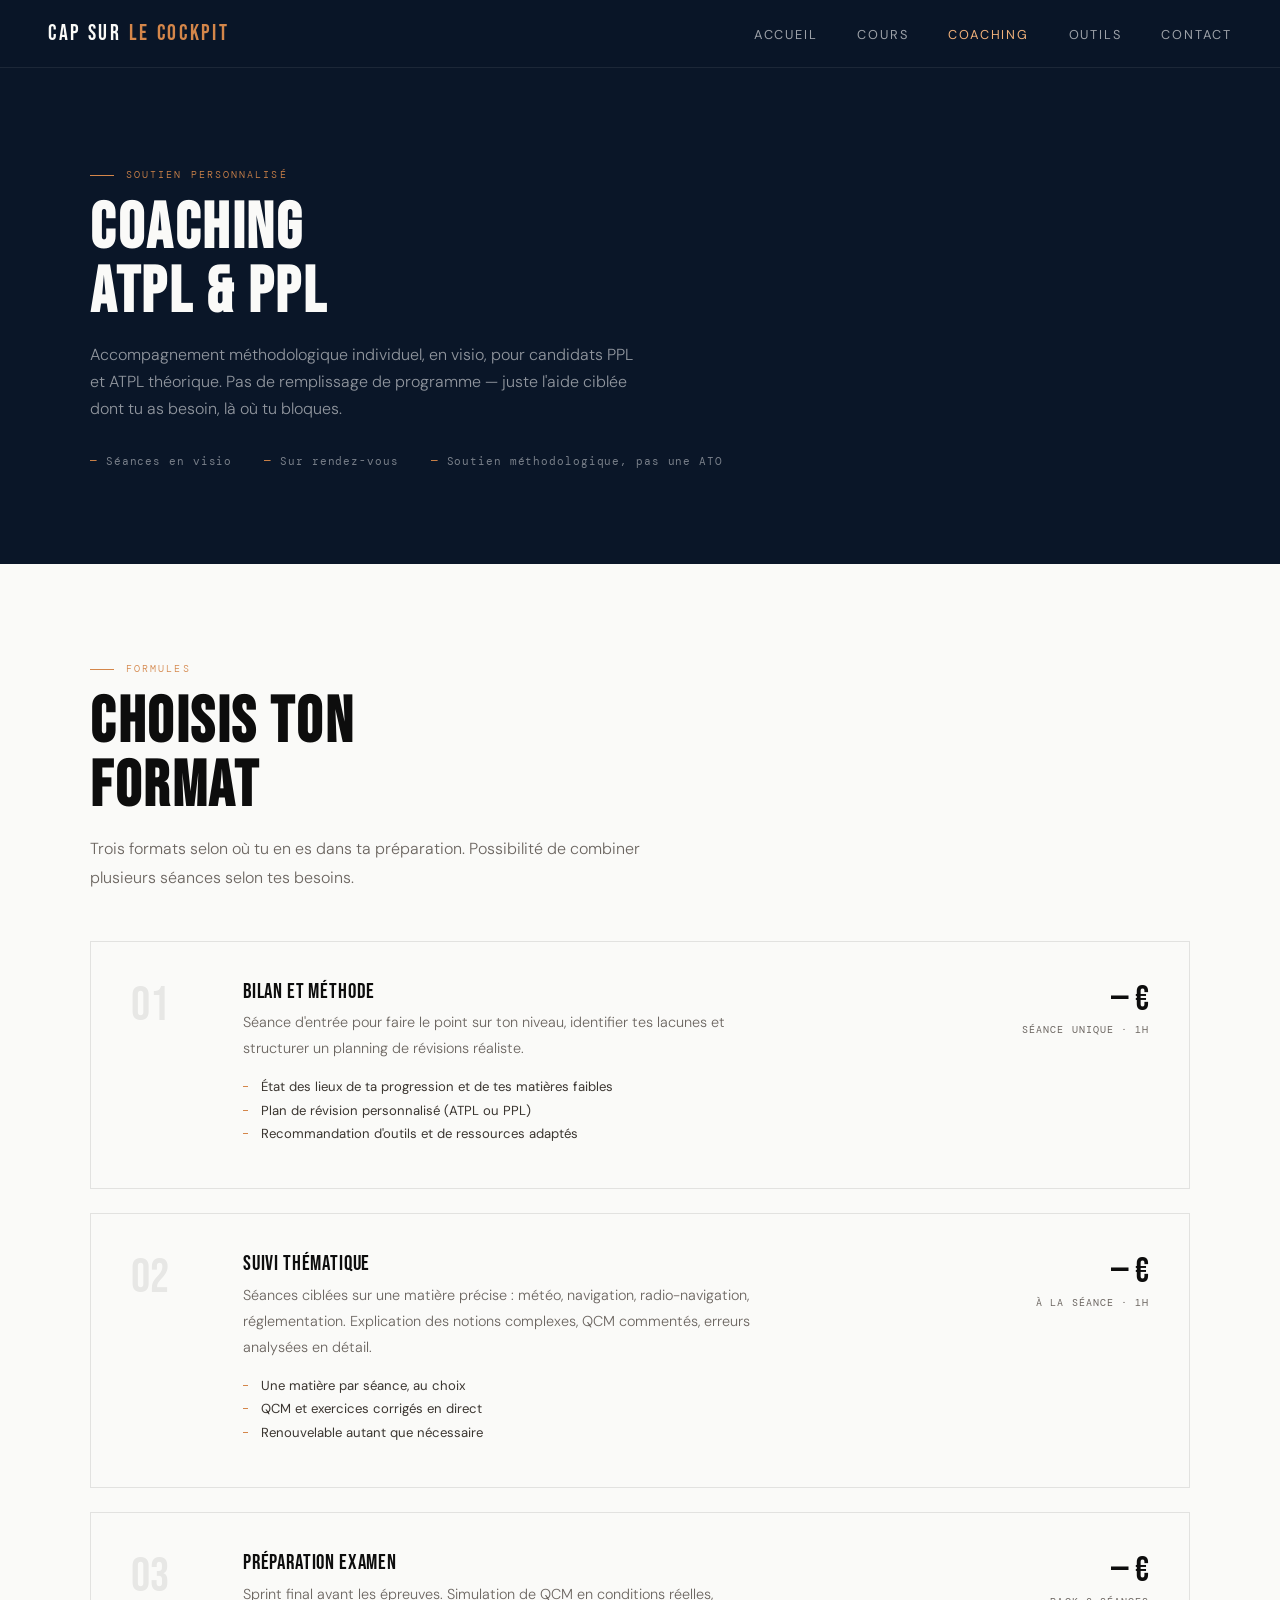
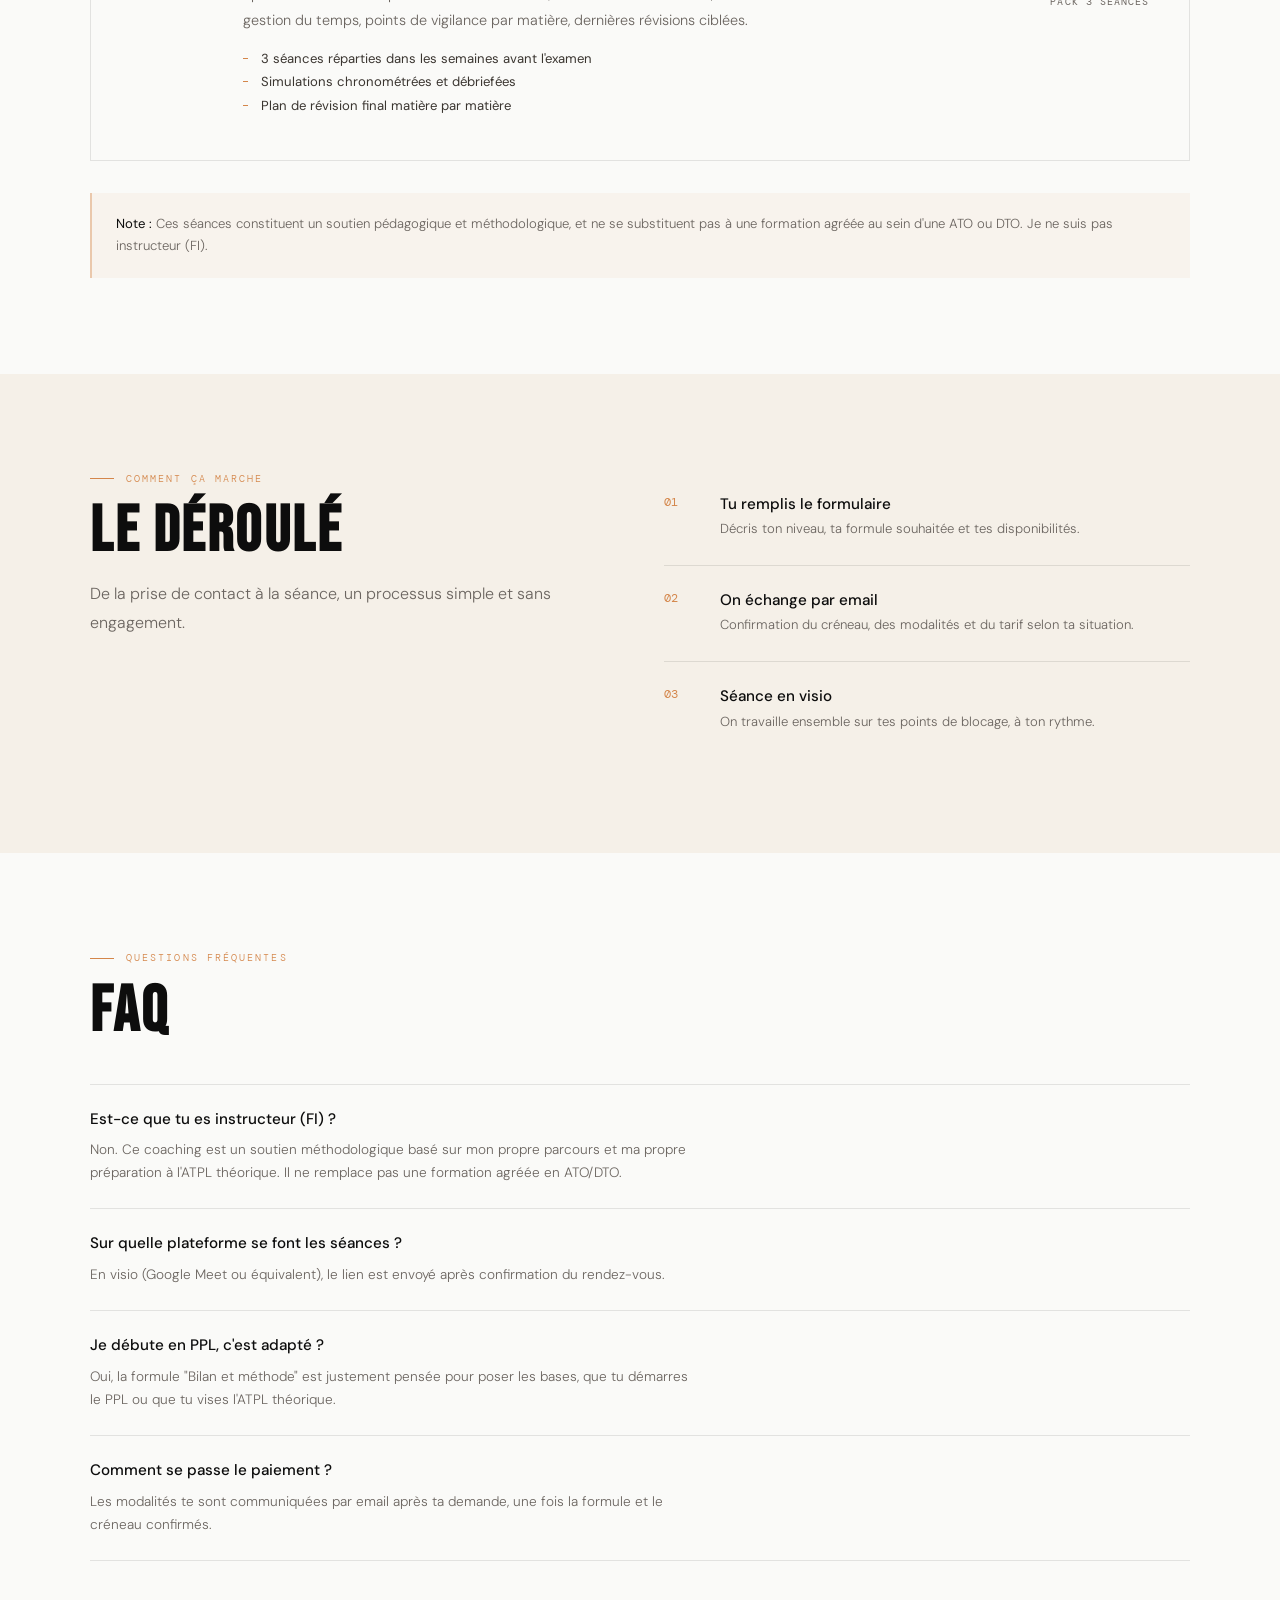
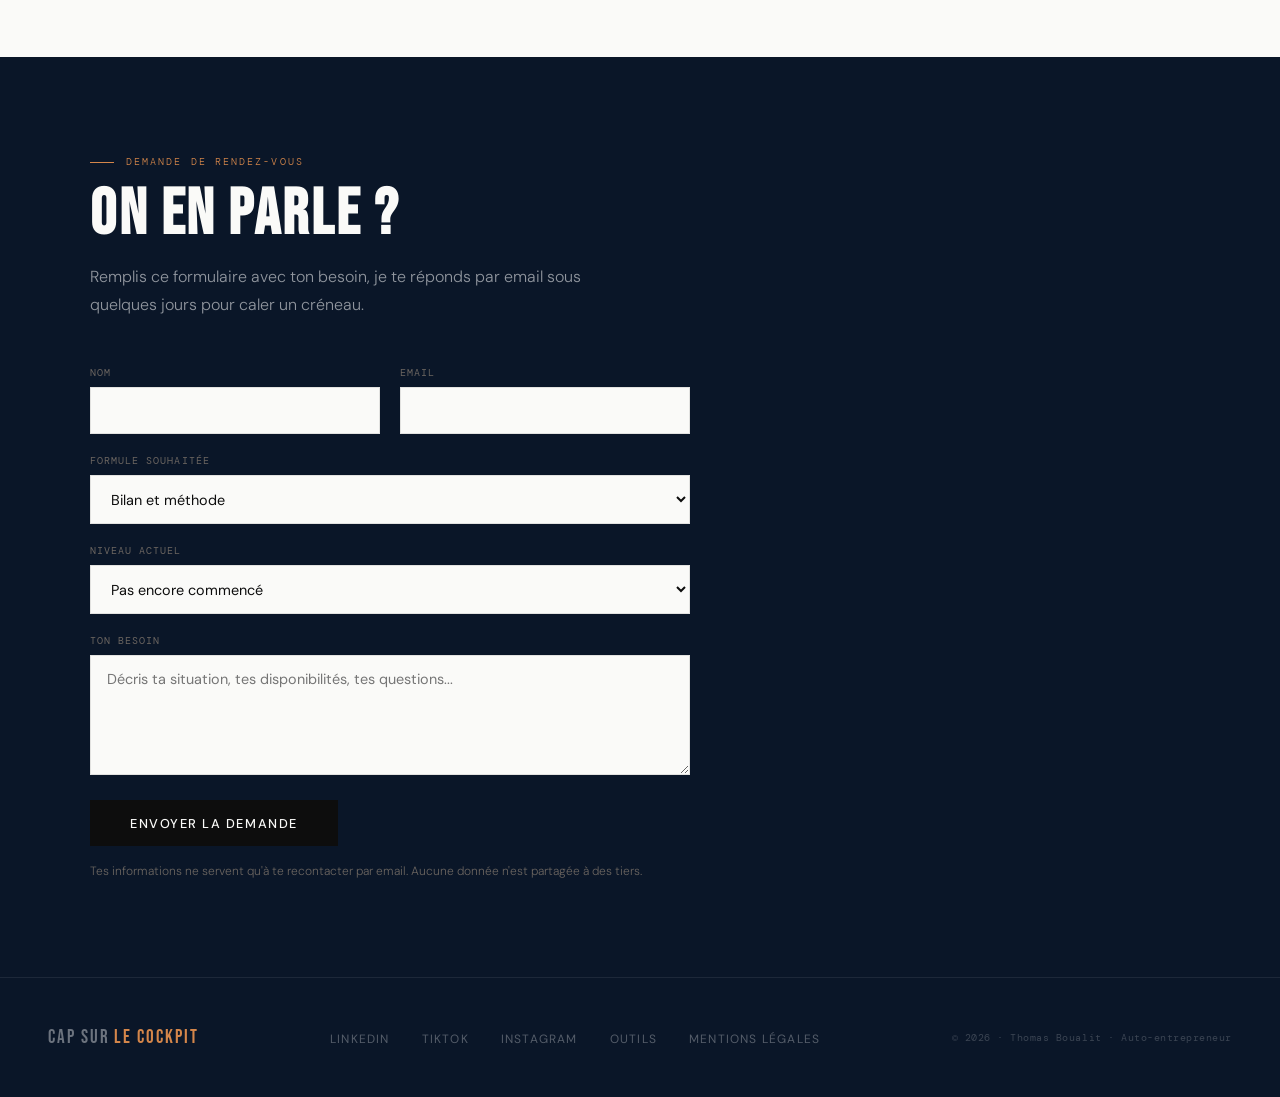
==== coaching.html @ b0aac0b4 "Add files via upload" ====
<!DOCTYPE html>
<html lang="fr">
<head>
  <meta charset="UTF-8">
  <meta name="viewport" content="width=device-width, initial-scale=1.0">
  <title>Coaching ATPL & PPL — Cap Sur Le Cockpit</title>
  <link rel="stylesheet" href="/style.css">
  <link rel="stylesheet" href="/nav-footer.css">
  <style>
    /* ─── PAGE HERO ─── */
    .page-hero .hero-meta {
      display: flex; gap: 2rem; margin-top: 2rem; flex-wrap: wrap;
    }
    .meta-item {
      font-family: var(--font-mono); font-size: 0.7rem;
      letter-spacing: 0.08em; color: rgba(255,255,255,0.45);
      display: flex; align-items: center; gap: 0.5rem;
    }
    .meta-item::before { content:'—'; color: var(--accent); }

    /* ─── FORMULES (détail) ─── */
    .formule {
      border: 0.5px solid var(--border-light);
      background: var(--white);
      padding: 2.5rem;
      display: grid;
      grid-template-columns: 80px 1fr auto;
      gap: 2rem;
      align-items: start;
      margin-bottom: 1.5rem;
    }
    .formule-number {
      font-family: var(--font-title); font-size: 3rem;
      color: rgba(13,13,13,0.08); line-height: 1;
    }
    .formule-title { font-size: 1.3rem; font-weight: 500; margin-bottom: 0.5rem; }
    .formule-body { font-size: 0.9rem; font-weight: 300; color: var(--muted); line-height: 1.8; max-width: 520px; margin-bottom: 1rem; }
    .formule-points { list-style: none; }
    .formule-points li {
      font-size: 0.82rem; color: #3a3530; padding-left: 1.1rem; position: relative; margin-bottom: 0.4rem;
    }
    .formule-points li::before {
      content: ''; position: absolute; left: 0; top: 0.5rem;
      width: 5px; height: 1px; background: var(--accent);
    }
    .formule-price {
      text-align: right; white-space: nowrap;
    }
    .formule-amount {
      font-family: var(--font-title); font-size: 2.2rem; color: var(--ink); line-height: 1;
    }
    .formule-unit {
      font-family: var(--font-mono); font-size: 0.65rem; letter-spacing: 0.1em;
      text-transform: uppercase; color: var(--muted); margin-top: 0.4rem;
    }

    @media (max-width: 800px) {
      .formule { grid-template-columns: 1fr; gap: 1rem; }
      .formule-price { text-align: left; }
    }

    /* ─── DÉROULÉ ─── */
    .steps { counter-reset: step; }
    .step {
      display: flex; gap: 1.5rem; padding: 1.5rem 0;
      border-bottom: 0.5px solid var(--border-light);
    }
    .step:last-child { border-bottom: none; }
    .step-num {
      font-family: var(--font-mono); font-size: 0.75rem; color: var(--accent);
      min-width: 2rem;
    }
    .step-title { font-size: 0.95rem; font-weight: 500; margin-bottom: 0.3rem; }
    .step-body { font-size: 0.82rem; color: var(--muted); font-weight: 300; line-height: 1.7; max-width: 500px; }

    /* ─── FAQ ─── */
    .faq-item { border-bottom: 0.5px solid var(--border-light); padding: 1.5rem 0; }
    .faq-item:first-child { border-top: 0.5px solid var(--border-light); }
    .faq-q { font-size: 0.95rem; font-weight: 500; color: var(--ink); margin-bottom: 0.6rem; }
    .faq-a { font-size: 0.85rem; font-weight: 300; color: var(--muted); line-height: 1.7; max-width: 600px; }

    /* ─── FORMULAIRE ─── */
    .form-wrap { max-width: 600px; }
    .form-row { margin-bottom: 1.25rem; }
    .form-row label {
      display: block; font-family: var(--font-mono); font-size: 0.65rem;
      letter-spacing: 0.1em; text-transform: uppercase; color: var(--muted);
      margin-bottom: 0.5rem;
    }
    .form-row input,
    .form-row select,
    .form-row textarea {
      width: 100%; padding: 0.85rem 1rem;
      background: var(--white); border: 0.5px solid var(--border-light);
      font-family: var(--font-body); font-size: 0.9rem; color: var(--ink);
      transition: border-color 0.2s;
    }
    .form-row input:focus,
    .form-row select:focus,
    .form-row textarea:focus { outline: none; border-color: var(--accent); }
    .form-row textarea { resize: vertical; min-height: 120px; }
    .form-row-2 { display: grid; grid-template-columns: 1fr 1fr; gap: 1.25rem; }
    .form-submit {
      display: inline-block; padding: 0.9rem 2.5rem;
      background: var(--ink); color: var(--white); border: none; cursor: pointer;
      font-family: var(--font-body); font-size: 0.8rem; font-weight: 500;
      letter-spacing: 0.12em; text-transform: uppercase; transition: background 0.2s;
    }
    .form-submit:hover { background: var(--accent); }
    .form-note { font-size: 0.75rem; color: var(--muted); margin-top: 1rem; line-height: 1.6; }

    @media (max-width: 600px) {
      .form-row-2 { grid-template-columns: 1fr; }
    }
  </style>
</head>
<body>

  <div id="header-placeholder"></div>

  <main>

    <!-- HERO -->
    <section class="page-hero bg-dark">
      <div class="inner">
        <p class="section-tag">Soutien personnalisé</p>
        <h1 class="section-title light">Coaching<br>ATPL & PPL</h1>
        <p style="color:rgba(255,255,255,0.55);max-width:560px;margin-top:1rem;font-weight:300;line-height:1.7;">
          Accompagnement méthodologique individuel, en visio, pour candidats PPL et ATPL théorique.
          Pas de remplissage de programme — juste l'aide ciblée dont tu as besoin, là où tu bloques.
        </p>
        <div class="hero-meta">
          <span class="meta-item">Séances en visio</span>
          <span class="meta-item">Sur rendez-vous</span>
          <span class="meta-item">Soutien méthodologique, pas une ATO</span>
        </div>
      </div>
    </section>

    <!-- FORMULES -->
    <section>
      <div class="inner">
        <p class="section-tag">Formules</p>
        <h2 class="section-title">Choisis ton<br>format</h2>
        <p style="color:var(--muted);max-width:600px;margin-bottom:3rem;font-weight:300;">
          Trois formats selon où tu en es dans ta préparation. Possibilité de combiner plusieurs séances selon tes besoins.
        </p>

        <div class="formule">
          <div class="formule-number">01</div>
          <div>
            <h3 class="formule-title">Bilan et méthode</h3>
            <p class="formule-body">Séance d'entrée pour faire le point sur ton niveau, identifier tes lacunes et structurer un planning de révisions réaliste.</p>
            <ul class="formule-points">
              <li>État des lieux de ta progression et de tes matières faibles</li>
              <li>Plan de révision personnalisé (ATPL ou PPL)</li>
              <li>Recommandation d'outils et de ressources adaptés</li>
            </ul>
          </div>
          <div class="formule-price">
            <div class="formule-amount">— €</div>
            <div class="formule-unit">Séance unique · 1h</div>
          </div>
        </div>

        <div class="formule">
          <div class="formule-number">02</div>
          <div>
            <h3 class="formule-title">Suivi thématique</h3>
            <p class="formule-body">Séances ciblées sur une matière précise : météo, navigation, radio-navigation, réglementation. Explication des notions complexes, QCM commentés, erreurs analysées en détail.</p>
            <ul class="formule-points">
              <li>Une matière par séance, au choix</li>
              <li>QCM et exercices corrigés en direct</li>
              <li>Renouvelable autant que nécessaire</li>
            </ul>
          </div>
          <div class="formule-price">
            <div class="formule-amount">— €</div>
            <div class="formule-unit">À la séance · 1h</div>
          </div>
        </div>

        <div class="formule">
          <div class="formule-number">03</div>
          <div>
            <h3 class="formule-title">Préparation examen</h3>
            <p class="formule-body">Sprint final avant les épreuves. Simulation de QCM en conditions réelles, gestion du temps, points de vigilance par matière, dernières révisions ciblées.</p>
            <ul class="formule-points">
              <li>3 séances réparties dans les semaines avant l'examen</li>
              <li>Simulations chronométrées et débriefées</li>
              <li>Plan de révision final matière par matière</li>
            </ul>
          </div>
          <div class="formule-price">
            <div class="formule-amount">— €</div>
            <div class="formule-unit">Pack 3 séances</div>
          </div>
        </div>

        <div class="note light">
          <p><strong>Note :</strong> Ces séances constituent un soutien pédagogique et méthodologique, et ne se substituent pas à une formation agréée au sein d'une ATO ou DTO. Je ne suis pas instructeur (FI).</p>
        </div>
      </div>
    </section>

    <!-- DÉROULÉ -->
    <section class="bg-sand">
      <div class="inner grid-2">
        <div>
          <p class="section-tag">Comment ça marche</p>
          <h2 class="section-title">Le déroulé</h2>
          <p style="color:var(--muted);font-weight:300;max-width:480px;margin-top:1rem;">
            De la prise de contact à la séance, un processus simple et sans engagement.
          </p>
        </div>
        <div class="steps">
          <div class="step">
            <div class="step-num">01</div>
            <div>
              <div class="step-title">Tu remplis le formulaire</div>
              <div class="step-body">Décris ton niveau, ta formule souhaitée et tes disponibilités.</div>
            </div>
          </div>
          <div class="step">
            <div class="step-num">02</div>
            <div>
              <div class="step-title">On échange par email</div>
              <div class="step-body">Confirmation du créneau, des modalités et du tarif selon ta situation.</div>
            </div>
          </div>
          <div class="step">
            <div class="step-num">03</div>
            <div>
              <div class="step-title">Séance en visio</div>
              <div class="step-body">On travaille ensemble sur tes points de blocage, à ton rythme.</div>
            </div>
          </div>
        </div>
      </div>
    </section>

    <!-- FAQ -->
    <section>
      <div class="inner">
        <p class="section-tag">Questions fréquentes</p>
        <h2 class="section-title">FAQ</h2>
        <div style="margin-top:2.5rem;">
          <div class="faq-item">
            <div class="faq-q">Est-ce que tu es instructeur (FI) ?</div>
            <div class="faq-a">Non. Ce coaching est un soutien méthodologique basé sur mon propre parcours et ma propre préparation à l'ATPL théorique. Il ne remplace pas une formation agréée en ATO/DTO.</div>
          </div>
          <div class="faq-item">
            <div class="faq-q">Sur quelle plateforme se font les séances ?</div>
            <div class="faq-a">En visio (Google Meet ou équivalent), le lien est envoyé après confirmation du rendez-vous.</div>
          </div>
          <div class="faq-item">
            <div class="faq-q">Je débute en PPL, c'est adapté ?</div>
            <div class="faq-a">Oui, la formule "Bilan et méthode" est justement pensée pour poser les bases, que tu démarres le PPL ou que tu vises l'ATPL théorique.</div>
          </div>
          <div class="faq-item">
            <div class="faq-q">Comment se passe le paiement ?</div>
            <div class="faq-a">Les modalités te sont communiquées par email après ta demande, une fois la formule et le créneau confirmés.</div>
          </div>
        </div>
      </div>
    </section>

    <!-- FORMULAIRE -->
    <section class="bg-dark">
      <div class="inner">
        <p class="section-tag">Demande de rendez-vous</p>
        <h2 class="section-title light">On en parle ?</h2>
        <p style="color:rgba(255,255,255,0.55);max-width:560px;margin:1rem 0 3rem;font-weight:300;line-height:1.7;">
          Remplis ce formulaire avec ton besoin, je te réponds par email sous quelques jours pour caler un créneau.
        </p>

        <form class="form-wrap" action="https://formspree.io/f/mvzneede" method="POST">
          <div class="form-row-2">
            <div class="form-row">
              <label for="nom">Nom</label>
              <input type="text" id="nom" name="nom" required>
            </div>
            <div class="form-row">
              <label for="email">Email</label>
              <input type="email" id="email" name="email" required>
            </div>
          </div>

          <div class="form-row">
            <label for="formule">Formule souhaitée</label>
            <select id="formule" name="formule">
              <option value="Bilan et méthode">Bilan et méthode</option>
              <option value="Suivi thématique">Suivi thématique</option>
              <option value="Préparation examen">Préparation examen</option>
              <option value="Je ne sais pas encore">Je ne sais pas encore</option>
            </select>
          </div>

          <div class="form-row">
            <label for="niveau">Niveau actuel</label>
            <select id="niveau" name="niveau">
              <option value="Pas encore commencé">Pas encore commencé</option>
              <option value="PPL en cours">PPL en cours</option>
              <option value="PPL obtenu">PPL obtenu</option>
              <option value="ATPL théorique en cours">ATPL théorique en cours</option>
              <option value="Autre">Autre</option>
            </select>
          </div>

          <div class="form-row">
            <label for="message">Ton besoin</label>
            <textarea id="message" name="message" placeholder="Décris ta situation, tes disponibilités, tes questions..." required></textarea>
          </div>

          <button type="submit" class="form-submit">Envoyer la demande</button>
          <p class="form-note">Tes informations ne servent qu'à te recontacter par email. Aucune donnée n'est partagée à des tiers.</p>
        </form>
      </div>
    </section>

  </main>

  <div id="footer-placeholder"></div>
  <script src="/components/loader.js"></script>

</body>
</html>
---- style.css ----
/* ============================================================
   CAP SUR LE COCKPIT — style.css
   Feuille de style commune à toutes les pages
   ============================================================ */

@import url('https://fonts.googleapis.com/css2?family=Bebas+Neue&family=DM+Sans:ital,opsz,wght@0,9..40,300;0,9..40,400;0,9..40,500;1,9..40,300&family=DM+Mono:wght@400;500&display=swap');

/* ─── RESET ─── */
*, *::before, *::after { box-sizing: border-box; margin: 0; padding: 0; }
html { scroll-behavior: smooth; }
img  { max-width: 100%; display: block; }

/* ─── VARIABLES ─── */
:root {
  --sky:          #0a1628;
  --sky-mid:      #112240;
  --sky-light:    #1a3a6e;
  --sand:         #f5f0e8;
  --white:        #fafaf8;
  --ink:          #0d0d0d;
  --muted:        #6b6560;
  --accent:       #d4864a;
  --accent-light: #f0b07a;
  --border:       rgba(255,255,255,0.08);
  --border-light: rgba(13,13,13,0.1);

  --font-title: 'Bebas Neue', sans-serif;
  --font-body:  'DM Sans', sans-serif;
  --font-mono:  'DM Mono', monospace;
}

/* ─── BASE ─── */
body {
  font-family: var(--font-body);
  background: var(--white);
  color: var(--ink);
  overflow-x: hidden;
}
h1, h2, h3 { font-family: var(--font-title); letter-spacing: 0.04em; line-height: 1; }
p { font-weight: 300; line-height: 1.8; }
a { color: inherit; }

/* ─── LAYOUT ─── */
section  { padding: 6rem 3rem; }
.inner   { max-width: 1100px; margin: 0 auto; }
.grid-3  { display: grid; grid-template-columns: repeat(3,1fr); gap: 1.5rem; }
.grid-2  { display: grid; grid-template-columns: repeat(2,1fr); gap: 3rem; align-items: start; }
.bg-sand { background: var(--sand); }
.bg-dark { background: var(--sky); color: var(--white); }

/* ─── SECTION TAG ─── */
.section-tag {
  font-family: var(--font-mono);
  font-size: 0.65rem;
  letter-spacing: 0.2em;
  text-transform: uppercase;
  color: var(--accent);
  margin-bottom: 0.75rem;
  display: flex;
  align-items: center;
  gap: 0.75rem;
}
.section-tag::before {
  content: '';
  display: block;
  width: 1.5rem;
  height: 1px;
  background: var(--accent);
  flex-shrink: 0;
}

/* ─── SECTION TITLE ─── */
.section-title       { font-size: clamp(2.5rem, 5vw, 4rem); color: var(--ink); margin-bottom: 1rem; }
.section-title.light { color: var(--white); }

/* ─── BOUTONS ─── */
.btn-primary {
  display: inline-block; padding: 0.9rem 2rem;
  background: var(--accent); color: var(--white);
  font-size: 0.8rem; font-weight: 500; letter-spacing: 0.12em; text-transform: uppercase;
  text-decoration: none; transition: background 0.2s, transform 0.15s;
}
.btn-primary:hover { background: var(--accent-light); transform: translateY(-1px); }

.btn-ghost {
  display: inline-block; padding: 0.9rem 2rem;
  border: 0.5px solid rgba(255,255,255,0.3); color: rgba(255,255,255,0.7);
  font-size: 0.8rem; font-weight: 400; letter-spacing: 0.12em; text-transform: uppercase;
  text-decoration: none; transition: border-color 0.2s, color 0.2s;
}
.btn-ghost:hover { border-color: var(--accent); color: var(--accent-light); }

.btn-dark {
  display: inline-block; padding: 1rem 2.5rem;
  background: var(--sky); color: var(--white);
  font-size: 0.8rem; font-weight: 500; letter-spacing: 0.14em; text-transform: uppercase;
  text-decoration: none; transition: background 0.2s;
}
.btn-dark:hover { background: var(--sky-mid); }

/* ─── CARDS ─── */
.card {
  border: 0.5px solid var(--border-light); padding: 1.75rem;
  background: var(--white); transition: border-color 0.2s;
}
.card:hover { border-color: var(--accent); }

.card-dark {
  background: var(--sky-mid); padding: 2rem 1.75rem; transition: background 0.2s;
}
.card-dark:hover { background: var(--sky-light); }

/* ─── BADGE ─── */
.badge {
  font-family: var(--font-mono); font-size: 0.6rem;
  letter-spacing: 0.1em; text-transform: uppercase;
  padding: 0.3rem 0.6rem; background: rgba(13,13,13,0.05); color: var(--muted);
}

/* ─── NOTE / DISCLAIMER ─── */
.note {
  margin-top: 2rem; padding: 1.25rem 1.5rem;
  border-left: 2px solid rgba(212,134,74,0.4);
  background: rgba(212,134,74,0.06);
}
.note p          { font-size: 0.82rem; color: rgba(255,255,255,0.5); line-height: 1.7; }
.note p strong   { color: rgba(255,255,255,0.75); font-weight: 400; }
.note.light p        { color: var(--muted); }
.note.light p strong { color: var(--ink); }

/* ─── CTA SECTION ─── */
.cta-section          { background: var(--accent); padding: 5rem 3rem; text-align: center; }
.cta-section h2       { font-family: var(--font-title); font-size: clamp(2rem,5vw,4rem); letter-spacing: 0.05em; color: var(--white); margin-bottom: 1rem; }
.cta-section p        { font-size: 1rem; font-weight: 300; color: rgba(255,255,255,0.8); max-width: 500px; margin: 0 auto 2.5rem; line-height: 1.7; }

/* ─── RESPONSIVE ─── */
@media (max-width: 900px) {
  section { padding: 4rem 1.5rem; }
  .grid-3 { grid-template-columns: 1fr; }
  .grid-2 { grid-template-columns: 1fr; gap: 2rem; }
}
@media (max-width: 600px) {
  .btn-primary, .btn-ghost, .btn-dark { width: 100%; text-align: center; }
}
---- nav-footer.css ----
/* ============================================================
   nav-footer.css — styles du header et du footer communs
   Inclure APRÈS style.css dans chaque page
   (ou fusionner dans style.css si on préfère un seul fichier)
   ============================================================ */

/* ─── NAV ─── */
nav {
  position: fixed;
  top: 0; left: 0; right: 0;
  z-index: 100;
  display: flex;
  justify-content: space-between;
  align-items: center;
  padding: 1.25rem 3rem;
  background: rgba(10, 22, 40, 0.92);
  backdrop-filter: blur(12px);
  border-bottom: 0.5px solid var(--border);
}

.nav-logo {
  font-family: var(--font-title);
  font-size: 1.4rem;
  letter-spacing: 0.12em;
  color: var(--white);
  text-decoration: none;
}
.nav-logo span { color: var(--accent); }

.nav-links {
  display: flex;
  gap: 2.5rem;
  list-style: none;
}
.nav-links a {
  font-size: 0.8rem;
  font-weight: 400;
  letter-spacing: 0.14em;
  text-transform: uppercase;
  color: rgba(255,255,255,0.6);
  text-decoration: none;
  transition: color 0.2s;
}
.nav-links a:hover,
.nav-links a.active { color: var(--accent-light); }

/* Burger mobile */
.nav-burger {
  display: none;
  flex-direction: column;
  gap: 5px;
  background: none;
  border: none;
  cursor: pointer;
  padding: 4px;
}
.nav-burger span {
  display: block;
  width: 22px;
  height: 1.5px;
  background: rgba(255,255,255,0.7);
  transition: opacity 0.2s;
}

/* Offset pour le contenu sous la nav fixe */
main > section:first-child,
main > .page-hero:first-child { padding-top: calc(6rem + 70px); }

/* ─── FOOTER ─── */
footer {
  background: var(--sky);
  padding: 3rem;
  display: flex;
  justify-content: space-between;
  align-items: center;
  border-top: 0.5px solid var(--border);
}

.footer-logo {
  font-family: var(--font-title);
  font-size: 1.2rem;
  letter-spacing: 0.1em;
  color: rgba(255,255,255,0.4);
}
.footer-logo span { color: var(--accent); }

.footer-links {
  display: flex;
  gap: 2rem;
  list-style: none;
}
.footer-links a {
  font-size: 0.75rem;
  letter-spacing: 0.1em;
  text-transform: uppercase;
  color: rgba(255,255,255,0.3);
  text-decoration: none;
  transition: color 0.2s;
}
.footer-links a:hover { color: var(--accent-light); }

.footer-legal {
  font-family: var(--font-mono);
  font-size: 0.65rem;
  color: rgba(255,255,255,0.2);
  letter-spacing: 0.05em;
}

/* ─── RESPONSIVE ─── */
@media (max-width: 800px) {
  nav { padding: 1rem 1.5rem; }
  .nav-burger { display: flex; }
  .nav-links {
    display: none;
    flex-direction: column;
    gap: 0;
    position: absolute;
    top: 100%; left: 0; right: 0;
    background: rgba(10,22,40,0.98);
    padding: 1rem 0;
  }
  .nav-links.open { display: flex; }
  .nav-links a { padding: 0.75rem 2rem; }

  footer {
    flex-direction: column;
    gap: 1.5rem;
    text-align: center;
  }
}
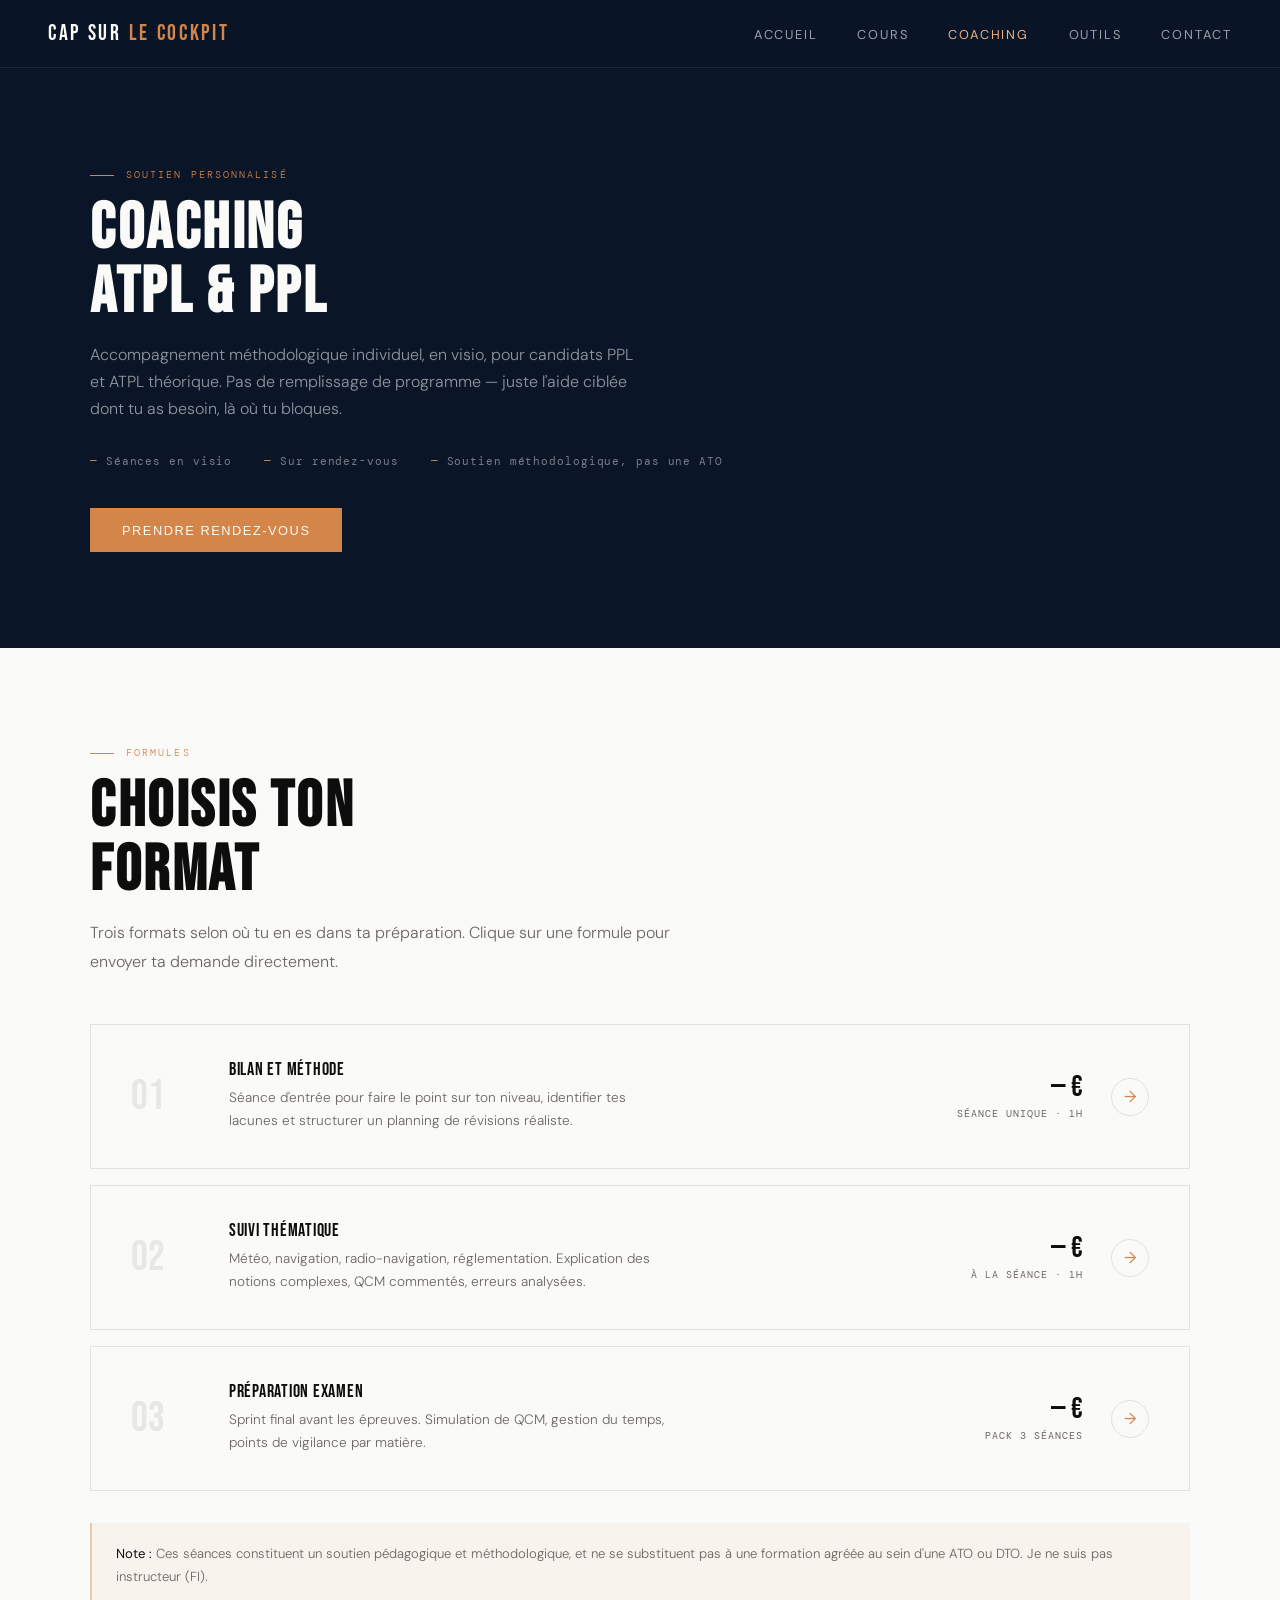
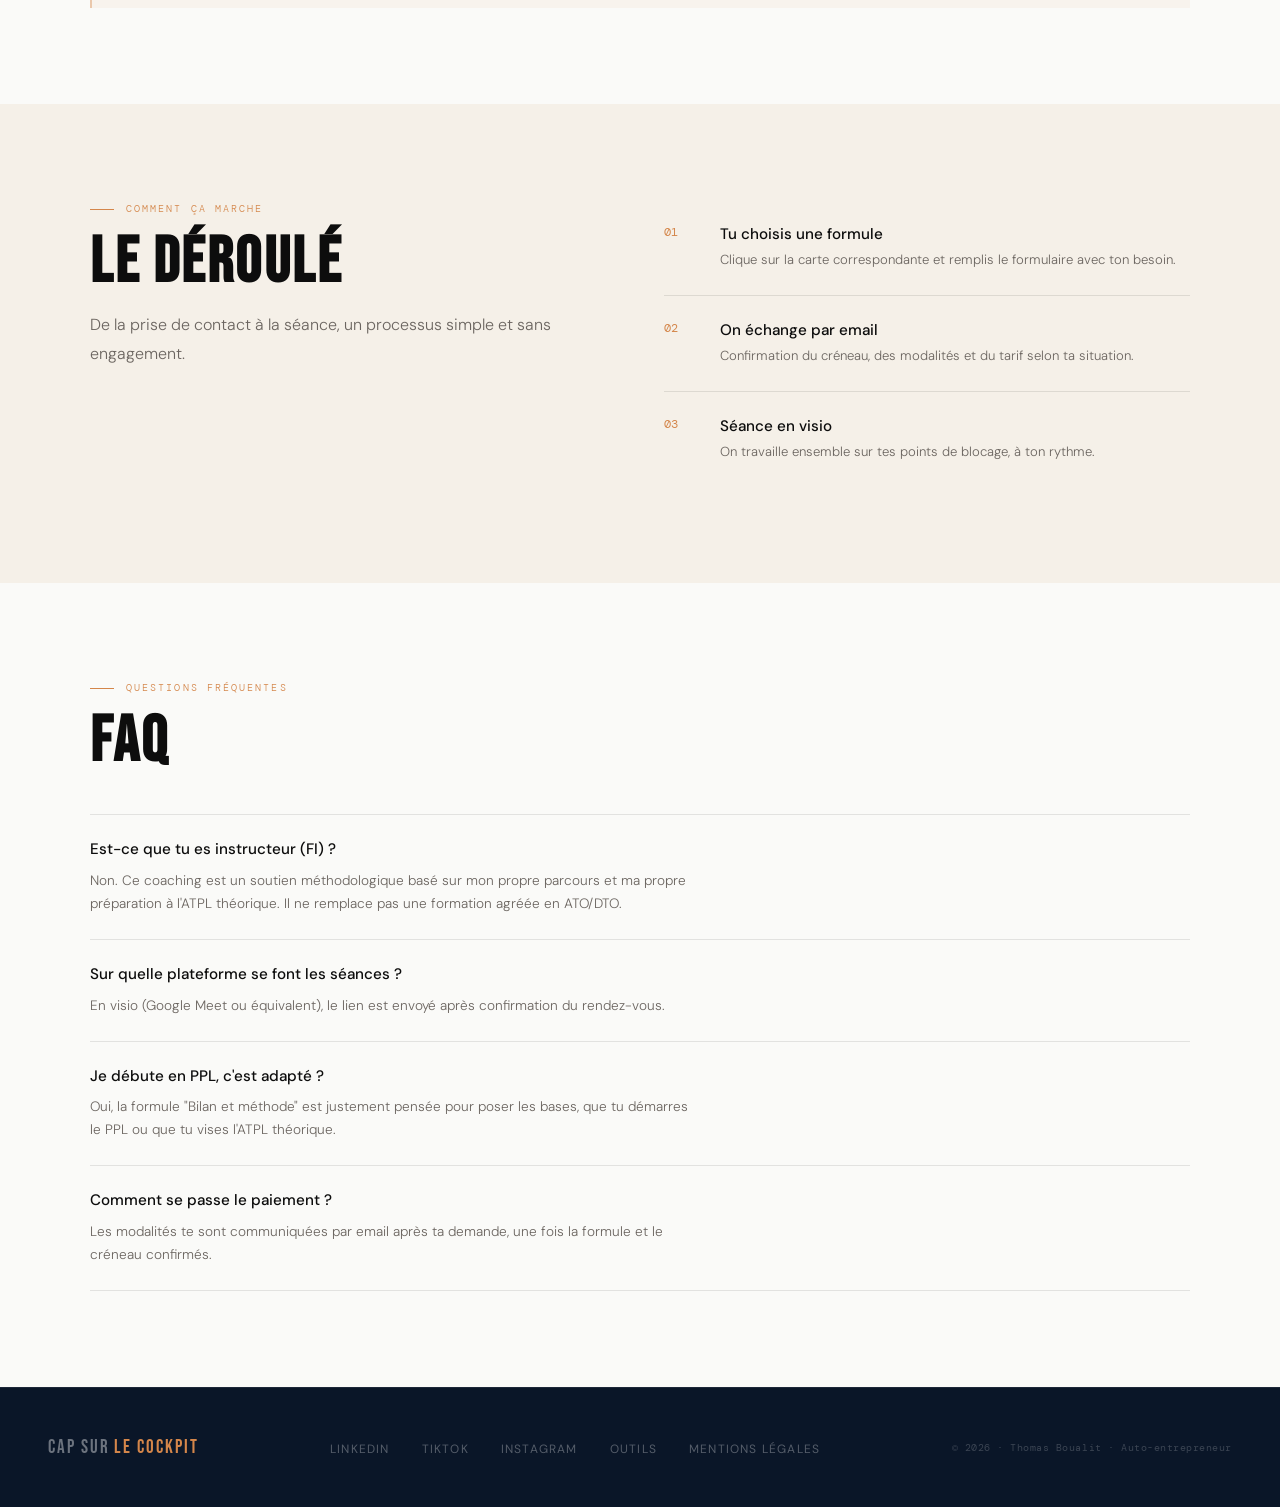
==== commit 873fb093: "Add files via upload" ====
--- a/coaching.html
+++ b/coaching.html
@@ -17,46 +17,57 @@
       display: flex; align-items: center; gap: 0.5rem;
     }
     .meta-item::before { content:'—'; color: var(--accent); }
-
-    /* ─── FORMULES (détail) ─── */
+    .page-hero .hero-ctas { margin-top: 2.5rem; }
+
+    /* ─── FORMULES (cartes cliquables) ─── */
     .formule {
       border: 0.5px solid var(--border-light);
       background: var(--white);
-      padding: 2.5rem;
+      padding: 2.25rem 2.5rem;
       display: grid;
-      grid-template-columns: 80px 1fr auto;
-      gap: 2rem;
-      align-items: start;
-      margin-bottom: 1.5rem;
+      grid-template-columns: 70px 1fr auto auto;
+      gap: 1.75rem;
+      align-items: center;
+      margin-bottom: 1rem;
+      cursor: pointer;
+      transition: border-color 0.2s, transform 0.15s, box-shadow 0.2s;
+    }
+    .formule:hover {
+      border-color: var(--accent);
+      transform: translateY(-2px);
+      box-shadow: 0 8px 24px rgba(13,13,13,0.06);
+    }
+    .formule:focus-visible {
+      outline: 2px solid var(--accent); outline-offset: 2px;
     }
     .formule-number {
-      font-family: var(--font-title); font-size: 3rem;
+      font-family: var(--font-title); font-size: 2.6rem;
       color: rgba(13,13,13,0.08); line-height: 1;
     }
-    .formule-title { font-size: 1.3rem; font-weight: 500; margin-bottom: 0.5rem; }
-    .formule-body { font-size: 0.9rem; font-weight: 300; color: var(--muted); line-height: 1.8; max-width: 520px; margin-bottom: 1rem; }
-    .formule-points { list-style: none; }
-    .formule-points li {
-      font-size: 0.82rem; color: #3a3530; padding-left: 1.1rem; position: relative; margin-bottom: 0.4rem;
-    }
-    .formule-points li::before {
-      content: ''; position: absolute; left: 0; top: 0.5rem;
-      width: 5px; height: 1px; background: var(--accent);
-    }
-    .formule-price {
-      text-align: right; white-space: nowrap;
-    }
-    .formule-amount {
-      font-family: var(--font-title); font-size: 2.2rem; color: var(--ink); line-height: 1;
-    }
+    .formule-title { font-size: 1.15rem; font-weight: 500; margin-bottom: 0.4rem; }
+    .formule-body { font-size: 0.85rem; font-weight: 300; color: var(--muted); line-height: 1.7; max-width: 440px; }
+    .formule-price { text-align: right; white-space: nowrap; }
+    .formule-amount { font-family: var(--font-title); font-size: 1.8rem; color: var(--ink); line-height: 1; }
     .formule-unit {
-      font-family: var(--font-mono); font-size: 0.65rem; letter-spacing: 0.1em;
-      text-transform: uppercase; color: var(--muted); margin-top: 0.4rem;
+      font-family: var(--font-mono); font-size: 0.62rem; letter-spacing: 0.1em;
+      text-transform: uppercase; color: var(--muted); margin-top: 0.3rem;
+    }
+    .formule-arrow {
+      width: 2.4rem; height: 2.4rem; border-radius: 50%;
+      border: 0.5px solid var(--border-light);
+      display: flex; align-items: center; justify-content: center;
+      color: var(--accent); flex-shrink: 0;
+      transition: background 0.2s, border-color 0.2s, transform 0.2s;
+    }
+    .formule:hover .formule-arrow {
+      background: var(--accent); border-color: var(--accent); color: var(--white);
+      transform: translateX(3px);
     }
 
     @media (max-width: 800px) {
-      .formule { grid-template-columns: 1fr; gap: 1rem; }
+      .formule { grid-template-columns: 1fr; gap: 0.75rem; text-align: left; }
       .formule-price { text-align: left; }
+      .formule-arrow { display: none; }
     }
 
     /* ─── DÉROULÉ ─── */
@@ -79,38 +90,75 @@
     .faq-q { font-size: 0.95rem; font-weight: 500; color: var(--ink); margin-bottom: 0.6rem; }
     .faq-a { font-size: 0.85rem; font-weight: 300; color: var(--muted); line-height: 1.7; max-width: 600px; }
 
+    /* ─── MODALE ─── */
+    .modal-overlay {
+      position: fixed; inset: 0; z-index: 1000;
+      background: rgba(10,22,40,0.7);
+      backdrop-filter: blur(4px);
+      display: none;
+      align-items: center; justify-content: center;
+      padding: 1.5rem;
+    }
+    .modal-overlay.open { display: flex; }
+    .modal-box {
+      background: var(--white);
+      max-width: 560px; width: 100%;
+      max-height: 88vh; overflow-y: auto;
+      padding: 2.5rem;
+      position: relative;
+      animation: modal-in 0.2s ease;
+    }
+    @keyframes modal-in {
+      from { opacity: 0; transform: translateY(12px); }
+      to   { opacity: 1; transform: translateY(0); }
+    }
+    .modal-close {
+      position: absolute; top: 1.25rem; right: 1.25rem;
+      width: 2rem; height: 2rem; border: none; background: none;
+      cursor: pointer; color: var(--muted); font-size: 1.4rem; line-height: 1;
+      display: flex; align-items: center; justify-content: center;
+      transition: color 0.2s;
+    }
+    .modal-close:hover { color: var(--accent); }
+    .modal-tag {
+      font-family: var(--font-mono); font-size: 0.65rem; letter-spacing: 0.15em;
+      text-transform: uppercase; color: var(--accent); margin-bottom: 0.5rem;
+    }
+    .modal-title { font-family: var(--font-title); font-size: 1.8rem; letter-spacing: 0.03em; margin-bottom: 0.5rem; }
+    .modal-subtitle { font-size: 0.85rem; color: var(--muted); font-weight: 300; margin-bottom: 1.75rem; line-height: 1.6; }
+
     /* ─── FORMULAIRE ─── */
-    .form-wrap { max-width: 600px; }
-    .form-row { margin-bottom: 1.25rem; }
+    .form-row { margin-bottom: 1.1rem; }
     .form-row label {
-      display: block; font-family: var(--font-mono); font-size: 0.65rem;
+      display: block; font-family: var(--font-mono); font-size: 0.62rem;
       letter-spacing: 0.1em; text-transform: uppercase; color: var(--muted);
-      margin-bottom: 0.5rem;
+      margin-bottom: 0.4rem;
     }
     .form-row input,
     .form-row select,
     .form-row textarea {
-      width: 100%; padding: 0.85rem 1rem;
+      width: 100%; padding: 0.75rem 0.9rem;
       background: var(--white); border: 0.5px solid var(--border-light);
-      font-family: var(--font-body); font-size: 0.9rem; color: var(--ink);
+      font-family: var(--font-body); font-size: 0.88rem; color: var(--ink);
       transition: border-color 0.2s;
     }
     .form-row input:focus,
     .form-row select:focus,
     .form-row textarea:focus { outline: none; border-color: var(--accent); }
-    .form-row textarea { resize: vertical; min-height: 120px; }
-    .form-row-2 { display: grid; grid-template-columns: 1fr 1fr; gap: 1.25rem; }
+    .form-row textarea { resize: vertical; min-height: 100px; }
+    .form-row-2 { display: grid; grid-template-columns: 1fr 1fr; gap: 1.1rem; }
     .form-submit {
-      display: inline-block; padding: 0.9rem 2.5rem;
+      display: inline-block; width: 100%; padding: 0.9rem 2rem; margin-top: 0.5rem;
       background: var(--ink); color: var(--white); border: none; cursor: pointer;
       font-family: var(--font-body); font-size: 0.8rem; font-weight: 500;
       letter-spacing: 0.12em; text-transform: uppercase; transition: background 0.2s;
     }
     .form-submit:hover { background: var(--accent); }
-    .form-note { font-size: 0.75rem; color: var(--muted); margin-top: 1rem; line-height: 1.6; }
+    .form-note { font-size: 0.72rem; color: var(--muted); margin-top: 1rem; line-height: 1.6; }
 
     @media (max-width: 600px) {
       .form-row-2 { grid-template-columns: 1fr; }
+      .modal-box { padding: 2rem 1.5rem; }
     }
   </style>
 </head>
@@ -134,6 +182,9 @@
           <span class="meta-item">Sur rendez-vous</span>
           <span class="meta-item">Soutien méthodologique, pas une ATO</span>
         </div>
+        <div class="hero-ctas">
+          <button type="button" class="btn-primary" style="border:none;cursor:pointer;" onclick="openModal('Je ne sais pas encore')">Prendre rendez-vous</button>
+        </div>
       </div>
     </section>
 
@@ -143,58 +194,46 @@
         <p class="section-tag">Formules</p>
         <h2 class="section-title">Choisis ton<br>format</h2>
         <p style="color:var(--muted);max-width:600px;margin-bottom:3rem;font-weight:300;">
-          Trois formats selon où tu en es dans ta préparation. Possibilité de combiner plusieurs séances selon tes besoins.
+          Trois formats selon où tu en es dans ta préparation. Clique sur une formule pour envoyer ta demande directement.
         </p>
 
-        <div class="formule">
+        <div class="formule" role="button" tabindex="0" onclick="openModal('Bilan et méthode')" onkeydown="if(event.key==='Enter'){openModal('Bilan et méthode')}">
           <div class="formule-number">01</div>
           <div>
             <h3 class="formule-title">Bilan et méthode</h3>
             <p class="formule-body">Séance d'entrée pour faire le point sur ton niveau, identifier tes lacunes et structurer un planning de révisions réaliste.</p>
-            <ul class="formule-points">
-              <li>État des lieux de ta progression et de tes matières faibles</li>
-              <li>Plan de révision personnalisé (ATPL ou PPL)</li>
-              <li>Recommandation d'outils et de ressources adaptés</li>
-            </ul>
           </div>
           <div class="formule-price">
             <div class="formule-amount">— €</div>
             <div class="formule-unit">Séance unique · 1h</div>
           </div>
-        </div>
-
-        <div class="formule">
+          <div class="formule-arrow">→</div>
+        </div>
+
+        <div class="formule" role="button" tabindex="0" onclick="openModal('Suivi thématique')" onkeydown="if(event.key==='Enter'){openModal('Suivi thématique')}">
           <div class="formule-number">02</div>
           <div>
             <h3 class="formule-title">Suivi thématique</h3>
-            <p class="formule-body">Séances ciblées sur une matière précise : météo, navigation, radio-navigation, réglementation. Explication des notions complexes, QCM commentés, erreurs analysées en détail.</p>
-            <ul class="formule-points">
-              <li>Une matière par séance, au choix</li>
-              <li>QCM et exercices corrigés en direct</li>
-              <li>Renouvelable autant que nécessaire</li>
-            </ul>
+            <p class="formule-body">Météo, navigation, radio-navigation, réglementation. Explication des notions complexes, QCM commentés, erreurs analysées.</p>
           </div>
           <div class="formule-price">
             <div class="formule-amount">— €</div>
             <div class="formule-unit">À la séance · 1h</div>
           </div>
-        </div>
-
-        <div class="formule">
+          <div class="formule-arrow">→</div>
+        </div>
+
+        <div class="formule" role="button" tabindex="0" onclick="openModal('Préparation examen')" onkeydown="if(event.key==='Enter'){openModal('Préparation examen')}">
           <div class="formule-number">03</div>
           <div>
             <h3 class="formule-title">Préparation examen</h3>
-            <p class="formule-body">Sprint final avant les épreuves. Simulation de QCM en conditions réelles, gestion du temps, points de vigilance par matière, dernières révisions ciblées.</p>
-            <ul class="formule-points">
-              <li>3 séances réparties dans les semaines avant l'examen</li>
-              <li>Simulations chronométrées et débriefées</li>
-              <li>Plan de révision final matière par matière</li>
-            </ul>
+            <p class="formule-body">Sprint final avant les épreuves. Simulation de QCM, gestion du temps, points de vigilance par matière.</p>
           </div>
           <div class="formule-price">
             <div class="formule-amount">— €</div>
             <div class="formule-unit">Pack 3 séances</div>
           </div>
+          <div class="formule-arrow">→</div>
         </div>
 
         <div class="note light">
@@ -217,8 +256,8 @@
           <div class="step">
             <div class="step-num">01</div>
             <div>
-              <div class="step-title">Tu remplis le formulaire</div>
-              <div class="step-body">Décris ton niveau, ta formule souhaitée et tes disponibilités.</div>
+              <div class="step-title">Tu choisis une formule</div>
+              <div class="step-body">Clique sur la carte correspondante et remplis le formulaire avec ton besoin.</div>
             </div>
           </div>
           <div class="step">
@@ -265,63 +304,79 @@
       </div>
     </section>
 
-    <!-- FORMULAIRE -->
-    <section class="bg-dark">
-      <div class="inner">
-        <p class="section-tag">Demande de rendez-vous</p>
-        <h2 class="section-title light">On en parle ?</h2>
-        <p style="color:rgba(255,255,255,0.55);max-width:560px;margin:1rem 0 3rem;font-weight:300;line-height:1.7;">
-          Remplis ce formulaire avec ton besoin, je te réponds par email sous quelques jours pour caler un créneau.
-        </p>
-
-        <form class="form-wrap" action="https://formspree.io/f/mvzneede" method="POST">
-          <div class="form-row-2">
-            <div class="form-row">
-              <label for="nom">Nom</label>
-              <input type="text" id="nom" name="nom" required>
-            </div>
-            <div class="form-row">
-              <label for="email">Email</label>
-              <input type="email" id="email" name="email" required>
-            </div>
-          </div>
-
+  </main>
+
+  <div id="footer-placeholder"></div>
+
+  <!-- MODALE FORMULAIRE -->
+  <div class="modal-overlay" id="modal-overlay" onclick="if(event.target===this){closeModal()}">
+    <div class="modal-box" role="dialog" aria-modal="true" aria-labelledby="modal-title">
+      <button type="button" class="modal-close" aria-label="Fermer" onclick="closeModal()">×</button>
+      <p class="modal-tag">Demande de rendez-vous</p>
+      <h3 class="modal-title" id="modal-title">On en parle ?</h3>
+      <p class="modal-subtitle">Remplis ce formulaire, je te réponds par email sous quelques jours pour caler un créneau.</p>
+
+      <form action="https://formspree.io/f/mvzneede" method="POST">
+        <div class="form-row-2">
           <div class="form-row">
-            <label for="formule">Formule souhaitée</label>
-            <select id="formule" name="formule">
-              <option value="Bilan et méthode">Bilan et méthode</option>
-              <option value="Suivi thématique">Suivi thématique</option>
-              <option value="Préparation examen">Préparation examen</option>
-              <option value="Je ne sais pas encore">Je ne sais pas encore</option>
-            </select>
-          </div>
-
+            <label for="nom">Nom</label>
+            <input type="text" id="nom" name="nom" required>
+          </div>
           <div class="form-row">
-            <label for="niveau">Niveau actuel</label>
-            <select id="niveau" name="niveau">
-              <option value="Pas encore commencé">Pas encore commencé</option>
-              <option value="PPL en cours">PPL en cours</option>
-              <option value="PPL obtenu">PPL obtenu</option>
-              <option value="ATPL théorique en cours">ATPL théorique en cours</option>
-              <option value="Autre">Autre</option>
-            </select>
-          </div>
-
-          <div class="form-row">
-            <label for="message">Ton besoin</label>
-            <textarea id="message" name="message" placeholder="Décris ta situation, tes disponibilités, tes questions..." required></textarea>
-          </div>
-
-          <button type="submit" class="form-submit">Envoyer la demande</button>
-          <p class="form-note">Tes informations ne servent qu'à te recontacter par email. Aucune donnée n'est partagée à des tiers.</p>
-        </form>
-      </div>
-    </section>
-
-  </main>
-
-  <div id="footer-placeholder"></div>
+            <label for="email">Email</label>
+            <input type="email" id="email" name="email" required>
+          </div>
+        </div>
+
+        <div class="form-row">
+          <label for="formule">Formule souhaitée</label>
+          <select id="formule" name="formule">
+            <option value="Bilan et méthode">Bilan et méthode</option>
+            <option value="Suivi thématique">Suivi thématique</option>
+            <option value="Préparation examen">Préparation examen</option>
+            <option value="Je ne sais pas encore">Je ne sais pas encore</option>
+          </select>
+        </div>
+
+        <div class="form-row">
+          <label for="niveau">Niveau actuel</label>
+          <select id="niveau" name="niveau">
+            <option value="Pas encore commencé">Pas encore commencé</option>
+            <option value="PPL en cours">PPL en cours</option>
+            <option value="PPL obtenu">PPL obtenu</option>
+            <option value="ATPL théorique en cours">ATPL théorique en cours</option>
+            <option value="Autre">Autre</option>
+          </select>
+        </div>
+
+        <div class="form-row">
+          <label for="message">Ton besoin</label>
+          <textarea id="message" name="message" placeholder="Décris ta situation, tes disponibilités, tes questions..." required></textarea>
+        </div>
+
+        <button type="submit" class="form-submit">Envoyer la demande</button>
+        <p class="form-note">Tes informations ne servent qu'à te recontacter par email. Aucune donnée n'est partagée à des tiers.</p>
+      </form>
+    </div>
+  </div>
+
   <script src="/components/loader.js"></script>
+  <script>
+    function openModal(formule) {
+      const overlay = document.getElementById('modal-overlay');
+      const select = document.getElementById('formule');
+      if (formule && select) select.value = formule;
+      overlay.classList.add('open');
+      document.body.style.overflow = 'hidden';
+    }
+    function closeModal() {
+      document.getElementById('modal-overlay').classList.remove('open');
+      document.body.style.overflow = '';
+    }
+    document.addEventListener('keydown', function (e) {
+      if (e.key === 'Escape') closeModal();
+    });
+  </script>
 
 </body>
 </html>
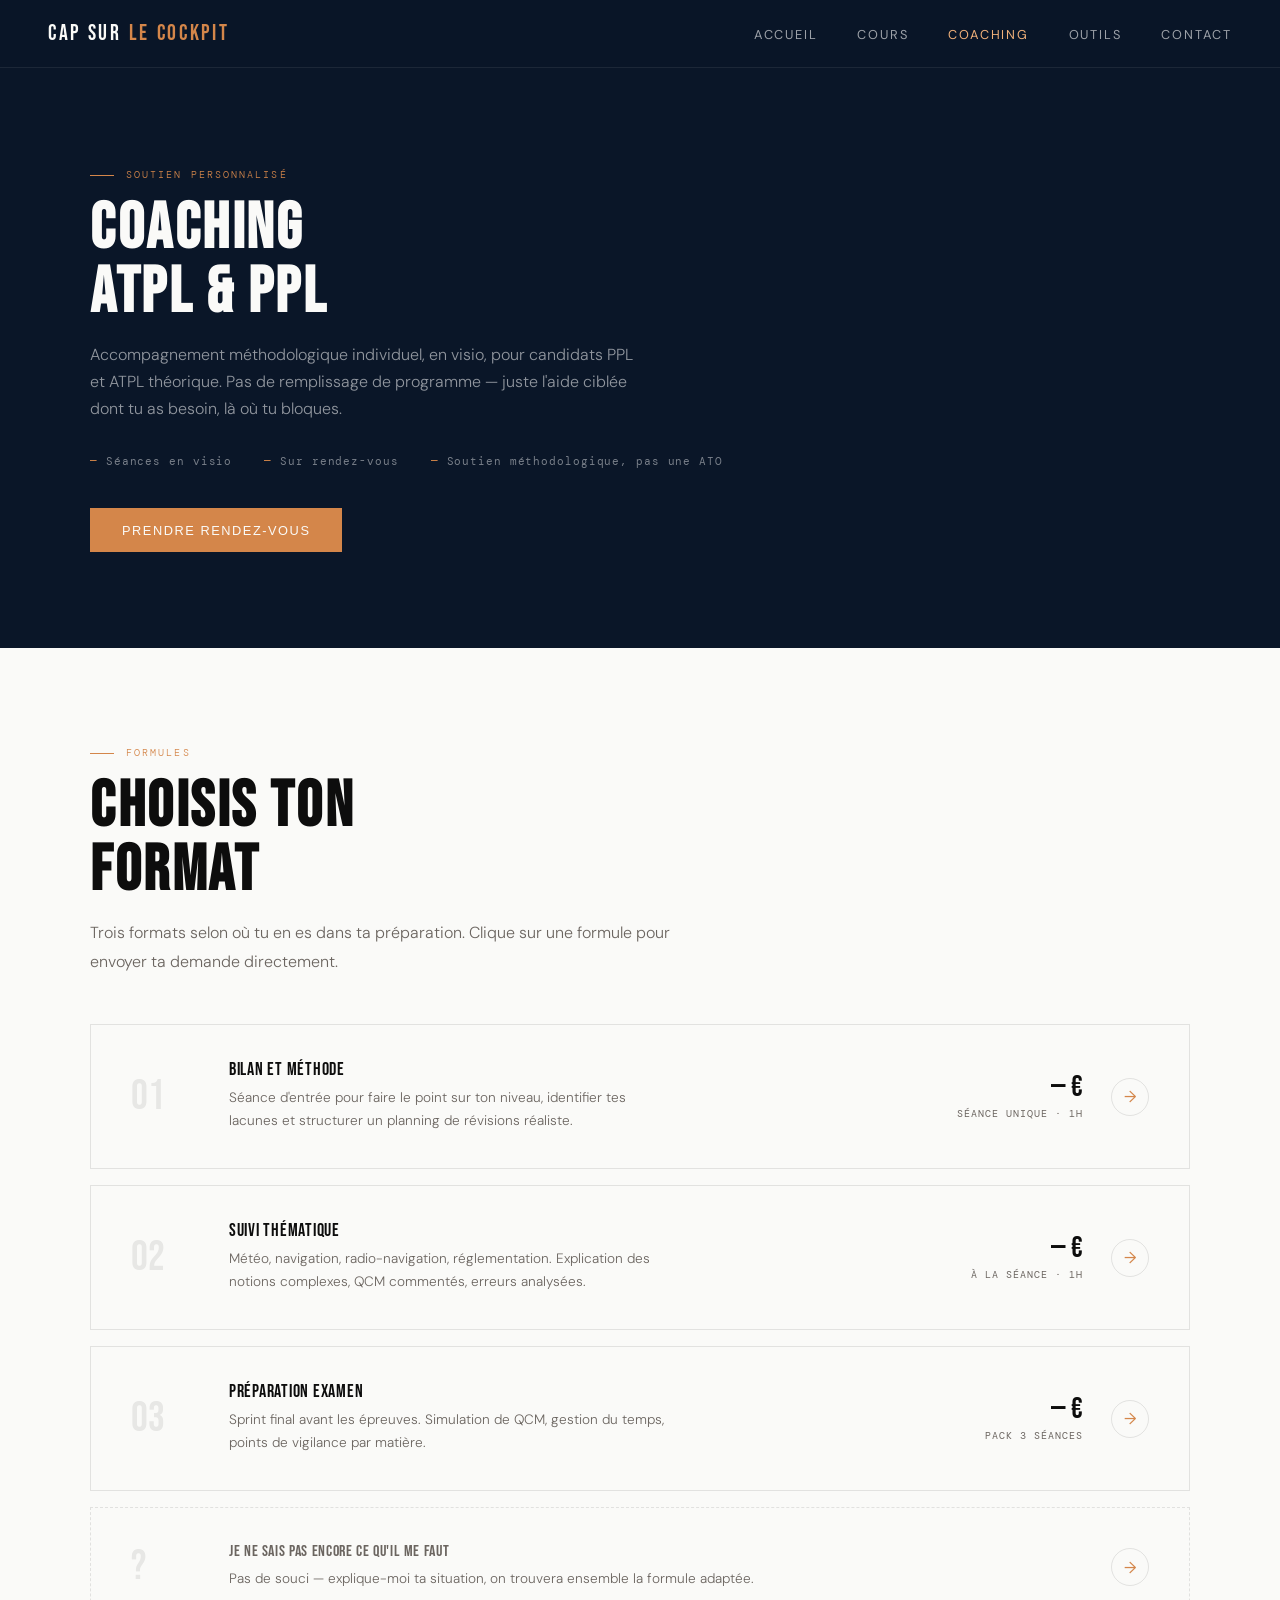
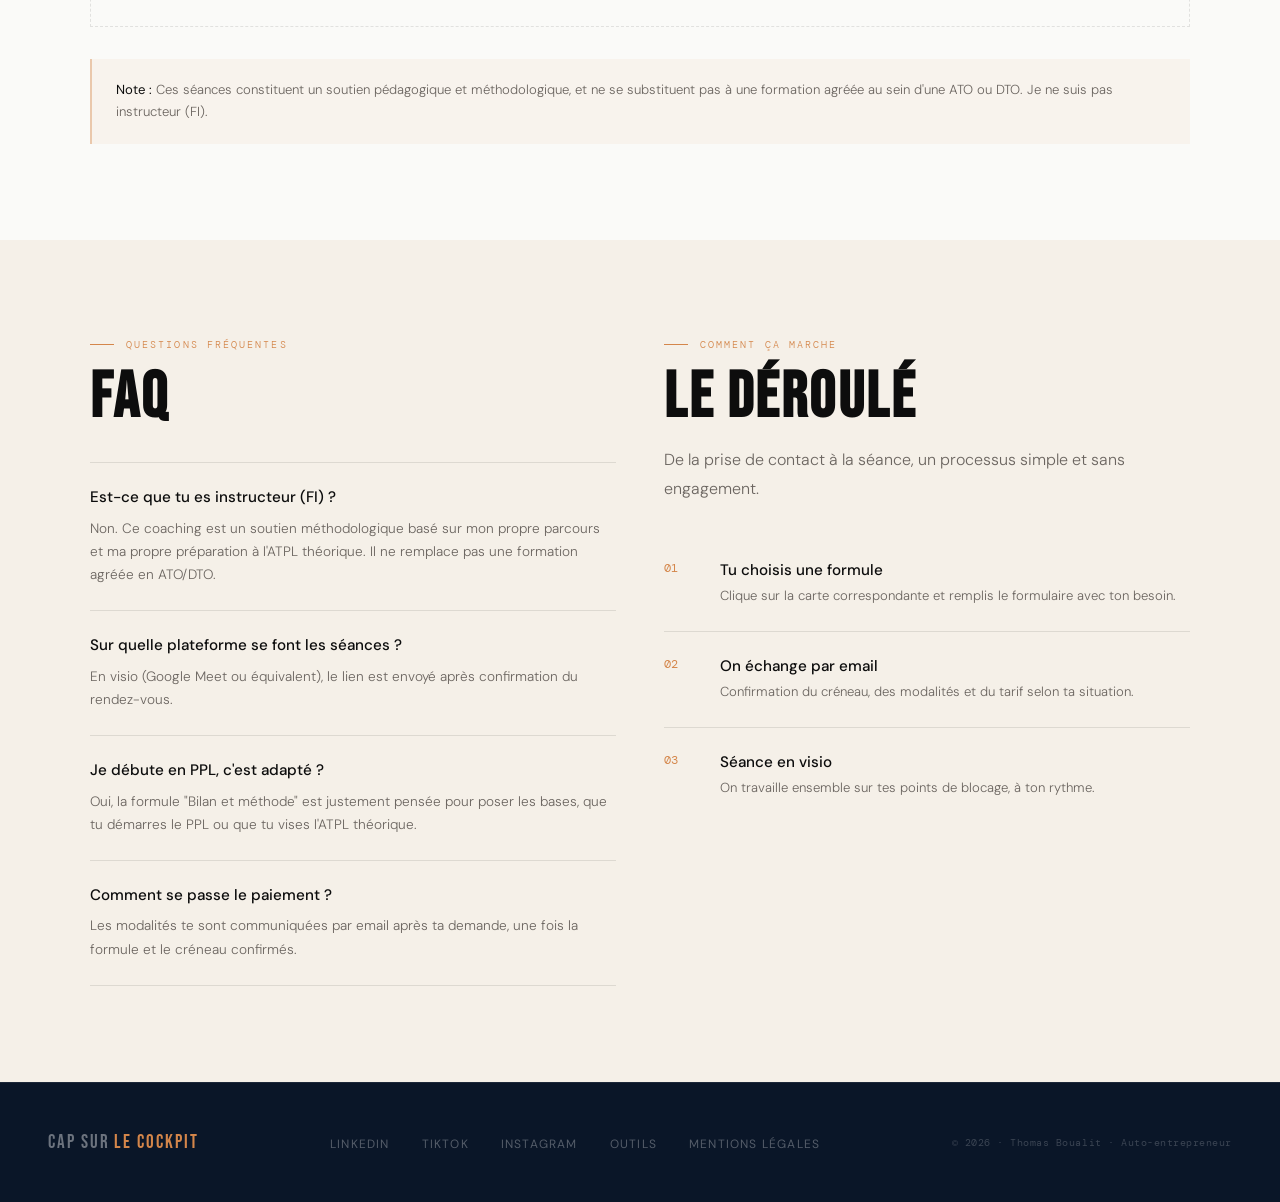
==== commit bfa3cfb5: "Add files via upload" ====
--- a/coaching.html
+++ b/coaching.html
@@ -68,6 +68,19 @@
       .formule { grid-template-columns: 1fr; gap: 0.75rem; text-align: left; }
       .formule-price { text-align: left; }
       .formule-arrow { display: none; }
+    }
+
+    /* ─── CARTE "JE NE SAIS PAS" ─── */
+    .formule-unsure {
+      grid-template-columns: 70px 1fr auto;
+      background: transparent;
+      border-style: dashed;
+    }
+    .formule-unsure .formule-title { color: var(--muted); font-size: 1rem; }
+    .formule-unsure .formule-body { max-width: none; }
+    .formule-unsure:hover { border-color: var(--accent); box-shadow: none; }
+    @media (max-width: 800px) {
+      .formule-unsure { grid-template-columns: 1fr; }
     }
 
     /* ─── DÉROULÉ ─── */
@@ -236,69 +249,75 @@
           <div class="formule-arrow">→</div>
         </div>
 
+        <div class="formule formule-unsure" role="button" tabindex="0" onclick="openModal('Je ne sais pas encore')" onkeydown="if(event.key==='Enter'){openModal('Je ne sais pas encore')}">
+          <div class="formule-number">?</div>
+          <div>
+            <h3 class="formule-title">Je ne sais pas encore ce qu'il me faut</h3>
+            <p class="formule-body">Pas de souci — explique-moi ta situation, on trouvera ensemble la formule adaptée.</p>
+          </div>
+          <div class="formule-arrow">→</div>
+        </div>
+
         <div class="note light">
           <p><strong>Note :</strong> Ces séances constituent un soutien pédagogique et méthodologique, et ne se substituent pas à une formation agréée au sein d'une ATO ou DTO. Je ne suis pas instructeur (FI).</p>
         </div>
       </div>
     </section>
 
-    <!-- DÉROULÉ -->
+    <!-- FAQ + DÉROULÉ -->
     <section class="bg-sand">
       <div class="inner grid-2">
         <div>
+          <p class="section-tag">Questions fréquentes</p>
+          <h2 class="section-title">FAQ</h2>
+          <div style="margin-top:2rem;">
+            <div class="faq-item">
+              <div class="faq-q">Est-ce que tu es instructeur (FI) ?</div>
+              <div class="faq-a">Non. Ce coaching est un soutien méthodologique basé sur mon propre parcours et ma propre préparation à l'ATPL théorique. Il ne remplace pas une formation agréée en ATO/DTO.</div>
+            </div>
+            <div class="faq-item">
+              <div class="faq-q">Sur quelle plateforme se font les séances ?</div>
+              <div class="faq-a">En visio (Google Meet ou équivalent), le lien est envoyé après confirmation du rendez-vous.</div>
+            </div>
+            <div class="faq-item">
+              <div class="faq-q">Je débute en PPL, c'est adapté ?</div>
+              <div class="faq-a">Oui, la formule "Bilan et méthode" est justement pensée pour poser les bases, que tu démarres le PPL ou que tu vises l'ATPL théorique.</div>
+            </div>
+            <div class="faq-item">
+              <div class="faq-q">Comment se passe le paiement ?</div>
+              <div class="faq-a">Les modalités te sont communiquées par email après ta demande, une fois la formule et le créneau confirmés.</div>
+            </div>
+          </div>
+        </div>
+
+        <div>
           <p class="section-tag">Comment ça marche</p>
           <h2 class="section-title">Le déroulé</h2>
-          <p style="color:var(--muted);font-weight:300;max-width:480px;margin-top:1rem;">
+          <p style="color:var(--muted);font-weight:300;max-width:480px;margin-top:1rem;margin-bottom:2rem;">
             De la prise de contact à la séance, un processus simple et sans engagement.
           </p>
-        </div>
-        <div class="steps">
-          <div class="step">
-            <div class="step-num">01</div>
-            <div>
-              <div class="step-title">Tu choisis une formule</div>
-              <div class="step-body">Clique sur la carte correspondante et remplis le formulaire avec ton besoin.</div>
-            </div>
-          </div>
-          <div class="step">
-            <div class="step-num">02</div>
-            <div>
-              <div class="step-title">On échange par email</div>
-              <div class="step-body">Confirmation du créneau, des modalités et du tarif selon ta situation.</div>
-            </div>
-          </div>
-          <div class="step">
-            <div class="step-num">03</div>
-            <div>
-              <div class="step-title">Séance en visio</div>
-              <div class="step-body">On travaille ensemble sur tes points de blocage, à ton rythme.</div>
-            </div>
-          </div>
-        </div>
-      </div>
-    </section>
-
-    <!-- FAQ -->
-    <section>
-      <div class="inner">
-        <p class="section-tag">Questions fréquentes</p>
-        <h2 class="section-title">FAQ</h2>
-        <div style="margin-top:2.5rem;">
-          <div class="faq-item">
-            <div class="faq-q">Est-ce que tu es instructeur (FI) ?</div>
-            <div class="faq-a">Non. Ce coaching est un soutien méthodologique basé sur mon propre parcours et ma propre préparation à l'ATPL théorique. Il ne remplace pas une formation agréée en ATO/DTO.</div>
-          </div>
-          <div class="faq-item">
-            <div class="faq-q">Sur quelle plateforme se font les séances ?</div>
-            <div class="faq-a">En visio (Google Meet ou équivalent), le lien est envoyé après confirmation du rendez-vous.</div>
-          </div>
-          <div class="faq-item">
-            <div class="faq-q">Je débute en PPL, c'est adapté ?</div>
-            <div class="faq-a">Oui, la formule "Bilan et méthode" est justement pensée pour poser les bases, que tu démarres le PPL ou que tu vises l'ATPL théorique.</div>
-          </div>
-          <div class="faq-item">
-            <div class="faq-q">Comment se passe le paiement ?</div>
-            <div class="faq-a">Les modalités te sont communiquées par email après ta demande, une fois la formule et le créneau confirmés.</div>
+          <div class="steps">
+            <div class="step">
+              <div class="step-num">01</div>
+              <div>
+                <div class="step-title">Tu choisis une formule</div>
+                <div class="step-body">Clique sur la carte correspondante et remplis le formulaire avec ton besoin.</div>
+              </div>
+            </div>
+            <div class="step">
+              <div class="step-num">02</div>
+              <div>
+                <div class="step-title">On échange par email</div>
+                <div class="step-body">Confirmation du créneau, des modalités et du tarif selon ta situation.</div>
+              </div>
+            </div>
+            <div class="step">
+              <div class="step-num">03</div>
+              <div>
+                <div class="step-title">Séance en visio</div>
+                <div class="step-body">On travaille ensemble sur tes points de blocage, à ton rythme.</div>
+              </div>
+            </div>
           </div>
         </div>
       </div>
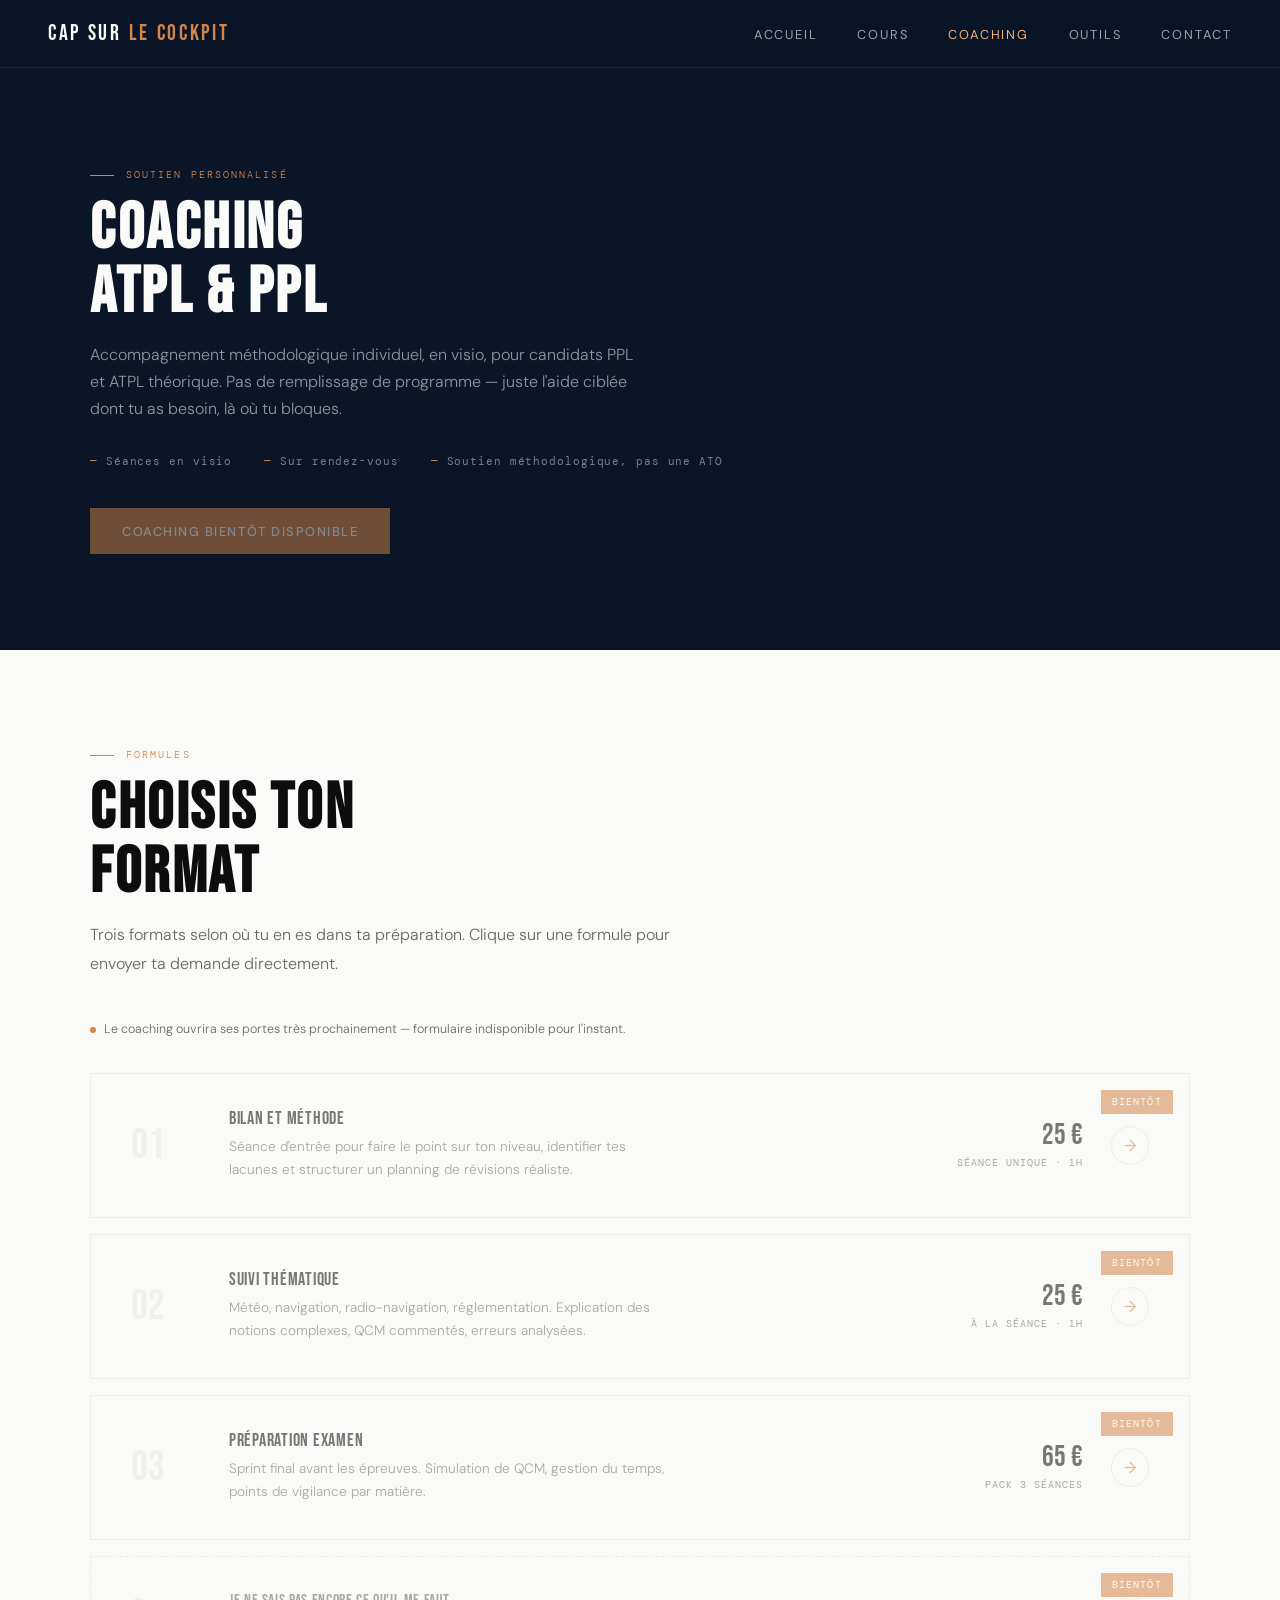
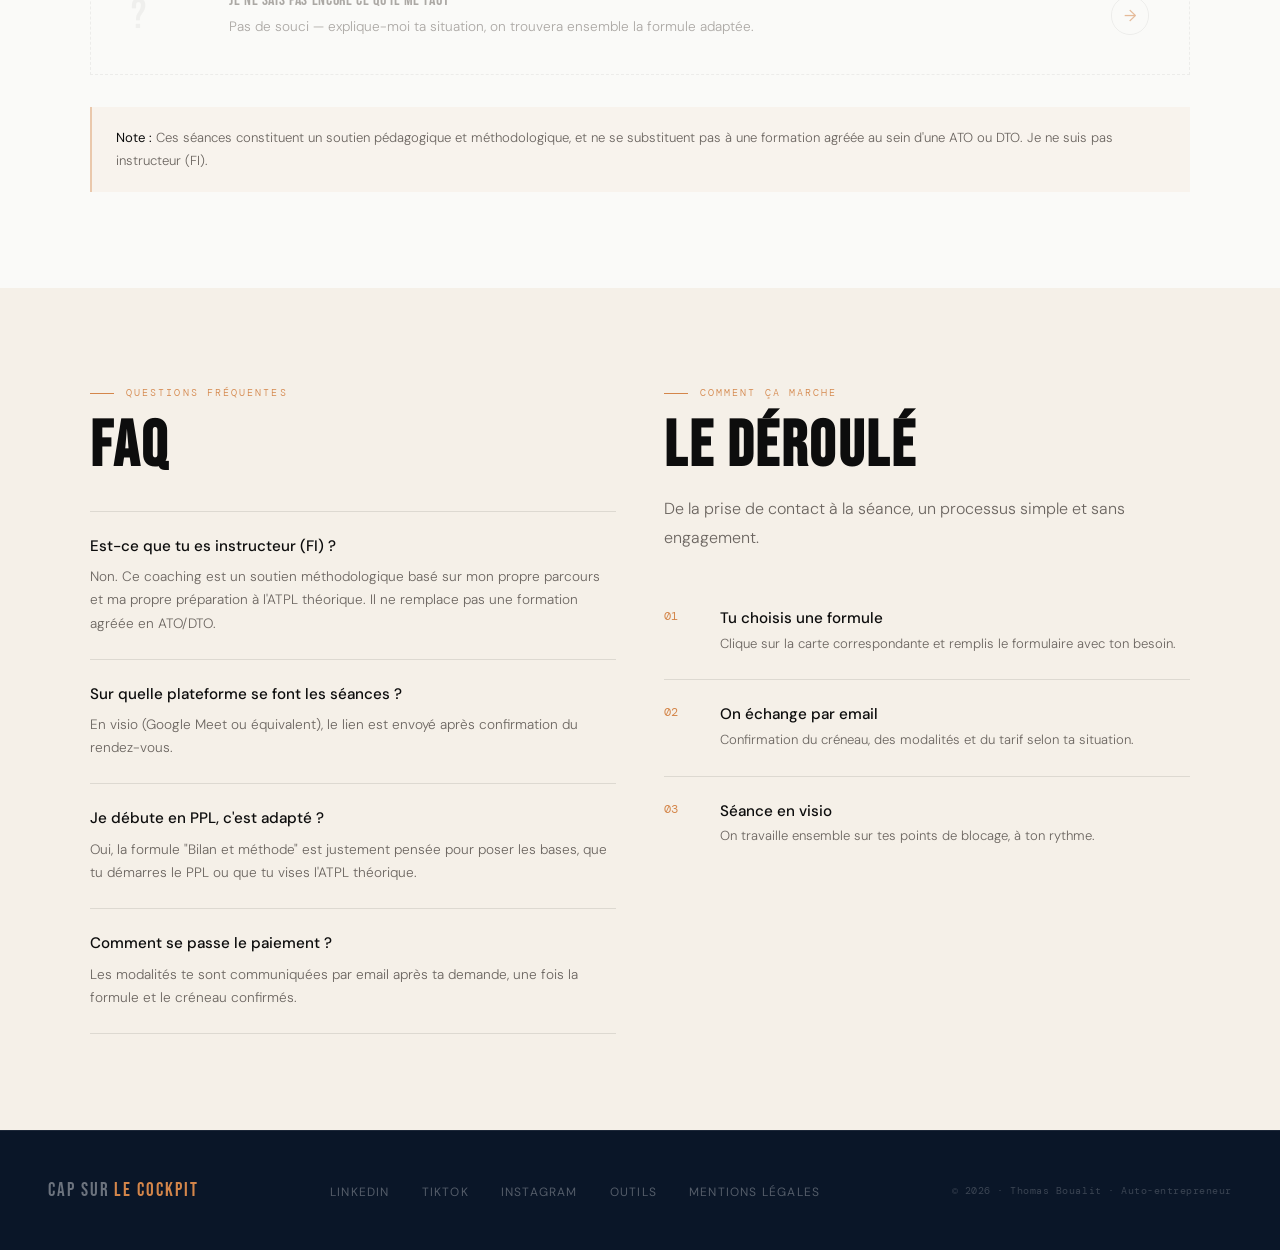
==== commit ee5665d5: "Add files via upload" ====
--- a/coaching.html
+++ b/coaching.html
@@ -70,6 +70,38 @@
       .formule-arrow { display: none; }
     }
 
+    /* ─── ÉTAT "BIENTÔT DISPONIBLE" ─── */
+    .formule.is-disabled {
+      cursor: default;
+      opacity: 0.55;
+      position: relative;
+      overflow: hidden;
+    }
+    .formule.is-disabled:hover {
+      border-color: var(--border-light);
+      transform: none;
+      box-shadow: none;
+    }
+    .formule.is-disabled:hover .formule-arrow {
+      background: none; border-color: var(--border-light); color: var(--accent);
+      transform: none;
+    }
+    .soon-badge {
+      position: absolute; top: 1rem; right: 1rem;
+      font-family: var(--font-mono); font-size: 0.6rem;
+      letter-spacing: 0.12em; text-transform: uppercase;
+      color: var(--white); background: var(--accent);
+      padding: 0.35rem 0.7rem;
+    }
+    .soon-note {
+      font-size: 0.78rem; color: var(--muted); font-weight: 300;
+      margin: -0.5rem 0 2rem; display: flex; align-items: center; gap: 0.5rem;
+    }
+    .soon-note::before {
+      content: ''; width: 6px; height: 6px; border-radius: 50%;
+      background: var(--accent); flex-shrink: 0;
+    }
+
     /* ─── CARTE "JE NE SAIS PAS" ─── */
     .formule-unsure {
       grid-template-columns: 70px 1fr auto;
@@ -102,77 +134,6 @@
     .faq-item:first-child { border-top: 0.5px solid var(--border-light); }
     .faq-q { font-size: 0.95rem; font-weight: 500; color: var(--ink); margin-bottom: 0.6rem; }
     .faq-a { font-size: 0.85rem; font-weight: 300; color: var(--muted); line-height: 1.7; max-width: 600px; }
-
-    /* ─── MODALE ─── */
-    .modal-overlay {
-      position: fixed; inset: 0; z-index: 1000;
-      background: rgba(10,22,40,0.7);
-      backdrop-filter: blur(4px);
-      display: none;
-      align-items: center; justify-content: center;
-      padding: 1.5rem;
-    }
-    .modal-overlay.open { display: flex; }
-    .modal-box {
-      background: var(--white);
-      max-width: 560px; width: 100%;
-      max-height: 88vh; overflow-y: auto;
-      padding: 2.5rem;
-      position: relative;
-      animation: modal-in 0.2s ease;
-    }
-    @keyframes modal-in {
-      from { opacity: 0; transform: translateY(12px); }
-      to   { opacity: 1; transform: translateY(0); }
-    }
-    .modal-close {
-      position: absolute; top: 1.25rem; right: 1.25rem;
-      width: 2rem; height: 2rem; border: none; background: none;
-      cursor: pointer; color: var(--muted); font-size: 1.4rem; line-height: 1;
-      display: flex; align-items: center; justify-content: center;
-      transition: color 0.2s;
-    }
-    .modal-close:hover { color: var(--accent); }
-    .modal-tag {
-      font-family: var(--font-mono); font-size: 0.65rem; letter-spacing: 0.15em;
-      text-transform: uppercase; color: var(--accent); margin-bottom: 0.5rem;
-    }
-    .modal-title { font-family: var(--font-title); font-size: 1.8rem; letter-spacing: 0.03em; margin-bottom: 0.5rem; }
-    .modal-subtitle { font-size: 0.85rem; color: var(--muted); font-weight: 300; margin-bottom: 1.75rem; line-height: 1.6; }
-
-    /* ─── FORMULAIRE ─── */
-    .form-row { margin-bottom: 1.1rem; }
-    .form-row label {
-      display: block; font-family: var(--font-mono); font-size: 0.62rem;
-      letter-spacing: 0.1em; text-transform: uppercase; color: var(--muted);
-      margin-bottom: 0.4rem;
-    }
-    .form-row input,
-    .form-row select,
-    .form-row textarea {
-      width: 100%; padding: 0.75rem 0.9rem;
-      background: var(--white); border: 0.5px solid var(--border-light);
-      font-family: var(--font-body); font-size: 0.88rem; color: var(--ink);
-      transition: border-color 0.2s;
-    }
-    .form-row input:focus,
-    .form-row select:focus,
-    .form-row textarea:focus { outline: none; border-color: var(--accent); }
-    .form-row textarea { resize: vertical; min-height: 100px; }
-    .form-row-2 { display: grid; grid-template-columns: 1fr 1fr; gap: 1.1rem; }
-    .form-submit {
-      display: inline-block; width: 100%; padding: 0.9rem 2rem; margin-top: 0.5rem;
-      background: var(--ink); color: var(--white); border: none; cursor: pointer;
-      font-family: var(--font-body); font-size: 0.8rem; font-weight: 500;
-      letter-spacing: 0.12em; text-transform: uppercase; transition: background 0.2s;
-    }
-    .form-submit:hover { background: var(--accent); }
-    .form-note { font-size: 0.72rem; color: var(--muted); margin-top: 1rem; line-height: 1.6; }
-
-    @media (max-width: 600px) {
-      .form-row-2 { grid-template-columns: 1fr; }
-      .modal-box { padding: 2rem 1.5rem; }
-    }
   </style>
 </head>
 <body>
@@ -196,7 +157,7 @@
           <span class="meta-item">Soutien méthodologique, pas une ATO</span>
         </div>
         <div class="hero-ctas">
-          <button type="button" class="btn-primary" style="border:none;cursor:pointer;" onclick="openModal('Je ne sais pas encore')">Prendre rendez-vous</button>
+          <span class="btn-primary" style="opacity:0.5;cursor:default;pointer-events:none;">Coaching bientôt disponible</span>
         </div>
       </div>
     </section>
@@ -210,46 +171,52 @@
           Trois formats selon où tu en es dans ta préparation. Clique sur une formule pour envoyer ta demande directement.
         </p>
 
-        <div class="formule" role="button" tabindex="0" onclick="openModal('Bilan et méthode')" onkeydown="if(event.key==='Enter'){openModal('Bilan et méthode')}">
+        <p class="soon-note">Le coaching ouvrira ses portes très prochainement — formulaire indisponible pour l'instant.</p>
+
+        <div class="formule is-disabled">
+          <span class="soon-badge">Bientôt</span>
           <div class="formule-number">01</div>
           <div>
             <h3 class="formule-title">Bilan et méthode</h3>
             <p class="formule-body">Séance d'entrée pour faire le point sur ton niveau, identifier tes lacunes et structurer un planning de révisions réaliste.</p>
           </div>
           <div class="formule-price">
-            <div class="formule-amount">— €</div>
+            <div class="formule-amount">25 €</div>
             <div class="formule-unit">Séance unique · 1h</div>
           </div>
           <div class="formule-arrow">→</div>
         </div>
 
-        <div class="formule" role="button" tabindex="0" onclick="openModal('Suivi thématique')" onkeydown="if(event.key==='Enter'){openModal('Suivi thématique')}">
+        <div class="formule is-disabled">
+          <span class="soon-badge">Bientôt</span>
           <div class="formule-number">02</div>
           <div>
             <h3 class="formule-title">Suivi thématique</h3>
             <p class="formule-body">Météo, navigation, radio-navigation, réglementation. Explication des notions complexes, QCM commentés, erreurs analysées.</p>
           </div>
           <div class="formule-price">
-            <div class="formule-amount">— €</div>
+            <div class="formule-amount">25 €</div>
             <div class="formule-unit">À la séance · 1h</div>
           </div>
           <div class="formule-arrow">→</div>
         </div>
 
-        <div class="formule" role="button" tabindex="0" onclick="openModal('Préparation examen')" onkeydown="if(event.key==='Enter'){openModal('Préparation examen')}">
+        <div class="formule is-disabled">
+          <span class="soon-badge">Bientôt</span>
           <div class="formule-number">03</div>
           <div>
             <h3 class="formule-title">Préparation examen</h3>
             <p class="formule-body">Sprint final avant les épreuves. Simulation de QCM, gestion du temps, points de vigilance par matière.</p>
           </div>
           <div class="formule-price">
-            <div class="formule-amount">— €</div>
+            <div class="formule-amount">65 €</div>
             <div class="formule-unit">Pack 3 séances</div>
           </div>
           <div class="formule-arrow">→</div>
         </div>
 
-        <div class="formule formule-unsure" role="button" tabindex="0" onclick="openModal('Je ne sais pas encore')" onkeydown="if(event.key==='Enter'){openModal('Je ne sais pas encore')}">
+        <div class="formule formule-unsure is-disabled">
+          <span class="soon-badge">Bientôt</span>
           <div class="formule-number">?</div>
           <div>
             <h3 class="formule-title">Je ne sais pas encore ce qu'il me faut</h3>
@@ -326,76 +293,7 @@
   </main>
 
   <div id="footer-placeholder"></div>
-
-  <!-- MODALE FORMULAIRE -->
-  <div class="modal-overlay" id="modal-overlay" onclick="if(event.target===this){closeModal()}">
-    <div class="modal-box" role="dialog" aria-modal="true" aria-labelledby="modal-title">
-      <button type="button" class="modal-close" aria-label="Fermer" onclick="closeModal()">×</button>
-      <p class="modal-tag">Demande de rendez-vous</p>
-      <h3 class="modal-title" id="modal-title">On en parle ?</h3>
-      <p class="modal-subtitle">Remplis ce formulaire, je te réponds par email sous quelques jours pour caler un créneau.</p>
-
-      <form action="https://formspree.io/f/mvzneede" method="POST">
-        <div class="form-row-2">
-          <div class="form-row">
-            <label for="nom">Nom</label>
-            <input type="text" id="nom" name="nom" required>
-          </div>
-          <div class="form-row">
-            <label for="email">Email</label>
-            <input type="email" id="email" name="email" required>
-          </div>
-        </div>
-
-        <div class="form-row">
-          <label for="formule">Formule souhaitée</label>
-          <select id="formule" name="formule">
-            <option value="Bilan et méthode">Bilan et méthode</option>
-            <option value="Suivi thématique">Suivi thématique</option>
-            <option value="Préparation examen">Préparation examen</option>
-            <option value="Je ne sais pas encore">Je ne sais pas encore</option>
-          </select>
-        </div>
-
-        <div class="form-row">
-          <label for="niveau">Niveau actuel</label>
-          <select id="niveau" name="niveau">
-            <option value="Pas encore commencé">Pas encore commencé</option>
-            <option value="PPL en cours">PPL en cours</option>
-            <option value="PPL obtenu">PPL obtenu</option>
-            <option value="ATPL théorique en cours">ATPL théorique en cours</option>
-            <option value="Autre">Autre</option>
-          </select>
-        </div>
-
-        <div class="form-row">
-          <label for="message">Ton besoin</label>
-          <textarea id="message" name="message" placeholder="Décris ta situation, tes disponibilités, tes questions..." required></textarea>
-        </div>
-
-        <button type="submit" class="form-submit">Envoyer la demande</button>
-        <p class="form-note">Tes informations ne servent qu'à te recontacter par email. Aucune donnée n'est partagée à des tiers.</p>
-      </form>
-    </div>
-  </div>
-
   <script src="/components/loader.js"></script>
-  <script>
-    function openModal(formule) {
-      const overlay = document.getElementById('modal-overlay');
-      const select = document.getElementById('formule');
-      if (formule && select) select.value = formule;
-      overlay.classList.add('open');
-      document.body.style.overflow = 'hidden';
-    }
-    function closeModal() {
-      document.getElementById('modal-overlay').classList.remove('open');
-      document.body.style.overflow = '';
-    }
-    document.addEventListener('keydown', function (e) {
-      if (e.key === 'Escape') closeModal();
-    });
-  </script>
 
 </body>
 </html>
